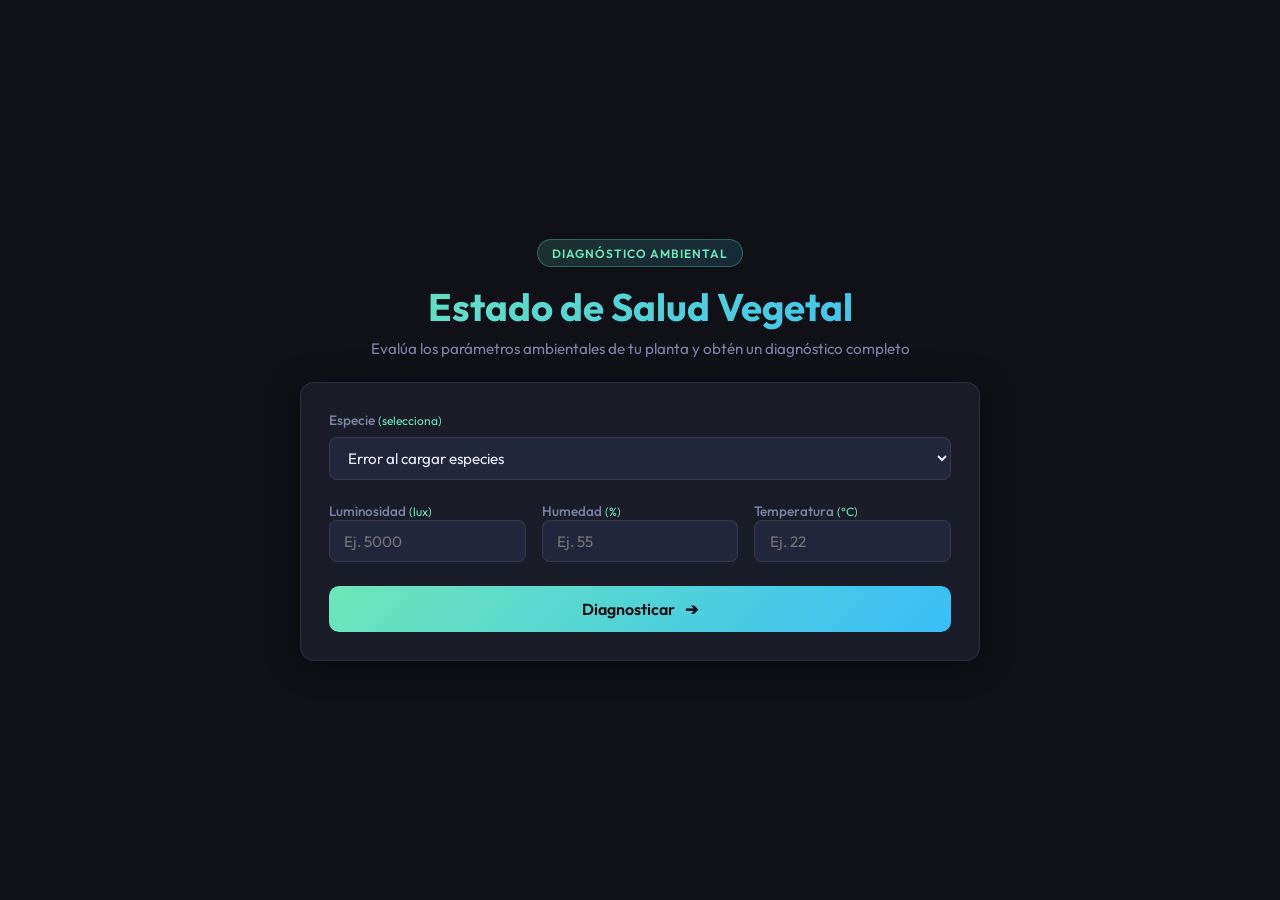
==== Vista/index.html @ f1c47623 "refactor: reestructurar a carpetas raiz Controlador, Modelo, Vista y tests" ====
<!DOCTYPE html>
<html lang="es">

<head>
    <meta charset="UTF-8">
    <meta name="viewport" content="width=device-width, initial-scale=1.0">
    <title>Diagnóstico de Salud Vegetal</title>
    <meta name="description" content="Sistema de diagnóstico del estado de salud de plantas basado en parámetros ambientales.">
    <link rel="preconnect" href="https://fonts.googleapis.com">
    <link rel="preconnect" href="https://fonts.gstatic.com" crossorigin>
    <link href="https://fonts.googleapis.com/css2?family=Outfit:wght@300;400;500;600;700&display=swap" rel="stylesheet">
    <link rel="stylesheet" href="styles.css">
</head>

<body>
    <div class="container">
        <div class="header">
            <div class="badge">Diagnóstico Ambiental</div>
            <h1>Estado de Salud Vegetal</h1>
            <p class="subtitle">Evalúa los parámetros ambientales de tu planta y obtén un diagnóstico completo</p>
        </div>

        <form id="evaluarForm" novalidate>
            <!-- Especie: se puebla dinámicamente desde GET /api/especies (RF5) -->
            <div class="form-group">
                <label for="especie">Especie <span class="unit-tag">(selecciona)</span></label>
                <select id="especie" name="especie" required>
                    <option value="" disabled selected>Cargando especies…</option>
                </select>
            </div>

            <!-- Parámetros ambientales (RF1) -->
            <div class="form-group">
                <div class="inputs-grid">
                    <div>
                        <label for="luminosidad">Luminosidad <span class="unit-tag">(lux)</span></label>
                        <input type="number" step="any" id="luminosidad" name="luminosidad"
                            placeholder="Ej. 5000" min="0" required>
                    </div>
                    <div>
                        <label for="humedad">Humedad <span class="unit-tag">(%)</span></label>
                        <input type="number" step="any" id="humedad" name="humedad"
                            placeholder="Ej. 55" min="0" max="100" required>
                    </div>
                    <div>
                        <label for="temperatura">Temperatura <span class="unit-tag">(°C)</span></label>
                        <input type="number" step="any" id="temperatura" name="temperatura"
                            placeholder="Ej. 22" required>
                    </div>
                </div>
            </div>

            <!-- Rangos de la especie seleccionada (referencia interactiva) -->
            <div class="rangos-info" id="rangosInfo" style="display:none;">
                <strong>Rangos óptimos para <span id="rangosNombre"></span>:</strong>
                <span id="rangosTexto"></span>
            </div>

            <button type="submit" class="submit-btn" id="btnEvaluar">
                <span>Diagnosticar</span>
                <span>➔</span>
            </button>
        </form>

        <!-- Resultado del diagnóstico (RF2, RF3, RF4) -->
        <div class="result-card" id="resultCard" style="display:none;">
            <div class="estado-header">
                <div class="estado-label">Estado global</div>
                <div class="estado-badge" id="estadoBadge">--</div>
            </div>
            <div class="parametros-grid" id="parametrosGrid"></div>
        </div>

        <!-- Mensaje de error estructurado (RF6) -->
        <div class="error-card" id="errorCard" style="display:none;">
            <strong id="errorCodigo"></strong>
            <p id="errorMensaje"></p>
        </div>
    </div>

    <!-- Script del cliente ubicado en Controlador/controlador.js (RA2) -->
    <script src="../Controlador/controlador.js"></script>
</body>

</html>
---- Vista/styles.css ----
/* ===== Variables ===== */
:root {
    --bg: #0f1117;
    --surface: #1a1d27;
    --surface-2: #22263a;
    --border: rgba(255, 255, 255, 0.08);
    --accent: #6ee7b7;
    --accent-2: #38bdf8;
    --text: #e8eaf6;
    --text-muted: #7b83a6;
    --green: #10b981;
    --yellow: #f59e0b;
    --red: #ef4444;
    --radius: 14px;
    --shadow: 0 4px 32px rgba(0,0,0,0.4);
}

* { box-sizing: border-box; margin: 0; padding: 0; }

body {
    font-family: 'Outfit', sans-serif;
    background: var(--bg);
    color: var(--text);
    min-height: 100vh;
    display: flex;
    align-items: center;
    justify-content: center;
    padding: 2rem 1rem;
}

.container {
    width: 100%;
    max-width: 680px;
    display: flex;
    flex-direction: column;
    gap: 1.5rem;
}

/* ===== Header ===== */
.header { text-align: center; }

.badge {
    display: inline-block;
    background: linear-gradient(135deg, rgba(110,231,183,.15), rgba(56,189,248,.15));
    border: 1px solid rgba(110,231,183,.3);
    color: var(--accent);
    font-size: .75rem;
    font-weight: 600;
    letter-spacing: .08em;
    text-transform: uppercase;
    padding: .35rem .9rem;
    border-radius: 999px;
    margin-bottom: 1rem;
}

h1 {
    font-size: clamp(1.6rem, 4vw, 2.4rem);
    font-weight: 700;
    background: linear-gradient(135deg, var(--accent), var(--accent-2));
    -webkit-background-clip: text;
    -webkit-text-fill-color: transparent;
    background-clip: text;
    margin-bottom: .5rem;
}

.subtitle { color: var(--text-muted); font-size: .95rem; }

/* ===== Form ===== */
form {
    background: var(--surface);
    border: 1px solid var(--border);
    border-radius: var(--radius);
    padding: 1.75rem;
    display: flex;
    flex-direction: column;
    gap: 1.25rem;
    box-shadow: var(--shadow);
}

.form-group { display: flex; flex-direction: column; gap: .45rem; }

label {
    font-size: .85rem;
    font-weight: 500;
    color: var(--text-muted);
}

.unit-tag {
    font-size: .75rem;
    color: var(--accent);
    font-weight: 400;
}

select, input[type="number"] {
    background: var(--surface-2);
    border: 1px solid var(--border);
    border-radius: 8px;
    color: var(--text);
    font-family: 'Outfit', sans-serif;
    font-size: .95rem;
    padding: .65rem .9rem;
    width: 100%;
    outline: none;
    transition: border-color .2s;
}

select:focus, input[type="number"]:focus {
    border-color: var(--accent);
}

select option { background: var(--surface-2); }

.inputs-grid {
    display: grid;
    grid-template-columns: repeat(3, 1fr);
    gap: 1rem;
}

@media (max-width: 480px) {
    .inputs-grid { grid-template-columns: 1fr; }
}

/* Rangos informativos */
.rangos-info {
    background: rgba(56,189,248,.07);
    border: 1px solid rgba(56,189,248,.2);
    border-radius: 8px;
    padding: .65rem .9rem;
    font-size: .8rem;
    color: var(--text-muted);
    line-height: 1.6;
}

/* ===== Submit button ===== */
.submit-btn {
    display: flex;
    align-items: center;
    justify-content: center;
    gap: .6rem;
    background: linear-gradient(135deg, var(--accent), var(--accent-2));
    color: #0f1117;
    font-family: 'Outfit', sans-serif;
    font-size: 1rem;
    font-weight: 600;
    border: none;
    border-radius: 10px;
    padding: .8rem 1.5rem;
    cursor: pointer;
    transition: opacity .2s, transform .15s;
    margin-top: .25rem;
}

.submit-btn:hover { opacity: .9; transform: translateY(-1px); }
.submit-btn:active { transform: translateY(0); }
.submit-btn:disabled { opacity: .5; cursor: not-allowed; }

/* ===== Result card ===== */
.result-card {
    background: var(--surface);
    border: 1px solid var(--border);
    border-radius: var(--radius);
    padding: 1.75rem;
    box-shadow: var(--shadow);
    display: flex;
    flex-direction: column;
    gap: 1.25rem;
    animation: fadeIn .3s ease;
}

.estado-header { display: flex; align-items: center; gap: 1rem; flex-wrap: wrap; }
.estado-label { color: var(--text-muted); font-size: .85rem; font-weight: 500; }

.estado-badge {
    font-size: 1.1rem;
    font-weight: 700;
    padding: .4rem 1.1rem;
    border-radius: 999px;
    border: 1px solid transparent;
    letter-spacing: .04em;
}

.estado-saludable { background: rgba(16,185,129,.15); color: var(--green); border-color: rgba(16,185,129,.3); }
.estado-en_riesgo { background: rgba(245,158,11,.15); color: var(--yellow); border-color: rgba(245,158,11,.3); }
.estado-critico   { background: rgba(239,68,68,.15);  color: var(--red);   border-color: rgba(239,68,68,.3); }

/* Parámetros individuales */
.parametros-grid {
    display: flex;
    flex-direction: column;
    gap: .7rem;
}

.param-row {
    display: grid;
    grid-template-columns: 130px 80px 80px 1fr;
    align-items: center;
    gap: .75rem;
    background: var(--surface-2);
    border-radius: 8px;
    padding: .6rem .9rem;
    font-size: .88rem;
}

@media (max-width: 520px) {
    .param-row { grid-template-columns: 1fr 1fr; grid-template-rows: auto auto; }
    .param-reco { grid-column: 1 / -1; }
}

.param-nombre { font-weight: 600; text-transform: capitalize; }
.param-valor  { color: var(--text-muted); }

.param-cls {
    font-size: .78rem;
    font-weight: 700;
    padding: .2rem .6rem;
    border-radius: 6px;
    text-align: center;
}

.cls-optimo { background: rgba(16,185,129,.15); color: var(--green); }
.cls-bajo   { background: rgba(56,189,248,.15);  color: var(--accent-2); }
.cls-alto   { background: rgba(245,158,11,.15);  color: var(--yellow); }

.param-reco { font-size: .8rem; color: var(--text-muted); font-style: italic; }

/* ===== Error card ===== */
.error-card {
    background: rgba(239,68,68,.08);
    border: 1px solid rgba(239,68,68,.25);
    border-radius: var(--radius);
    padding: 1.25rem 1.5rem;
    animation: fadeIn .3s ease;
}

.error-card strong { color: var(--red); font-size: .85rem; text-transform: uppercase; letter-spacing: .05em; }
.error-card p { margin-top: .3rem; color: var(--text-muted); font-size: .9rem; }

@keyframes fadeIn {
    from { opacity: 0; transform: translateY(8px); }
    to   { opacity: 1; transform: translateY(0); }
}
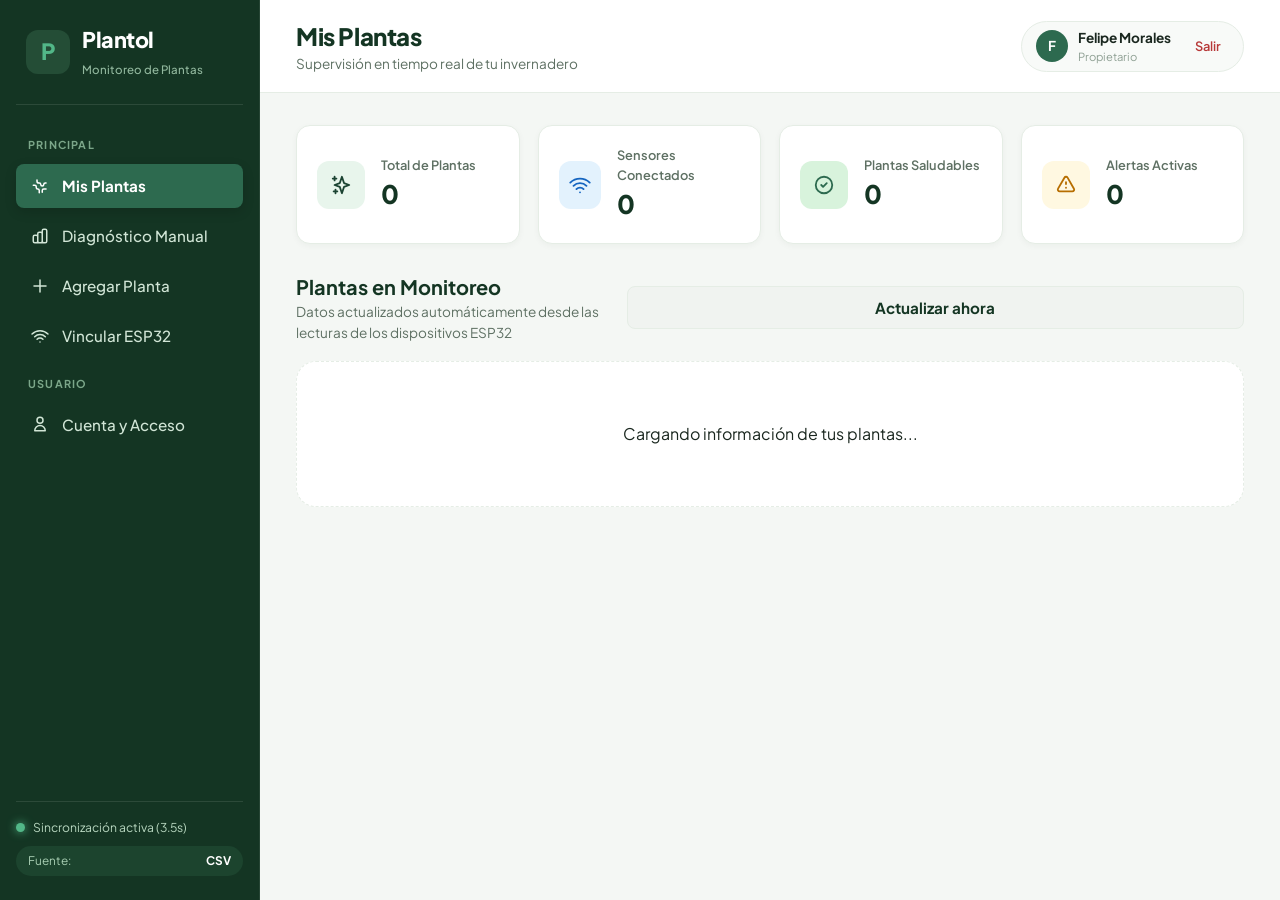
==== commit 3615fb8c: "Cambios finales fase 2 Felipe" ====
--- a/Vista/index.html
+++ b/Vista/index.html
@@ -1,85 +1,414 @@
 <!DOCTYPE html>
 <html lang="es">
-
 <head>
-    <meta charset="UTF-8">
-    <meta name="viewport" content="width=device-width, initial-scale=1.0">
-    <title>Diagnóstico de Salud Vegetal</title>
-    <meta name="description" content="Sistema de diagnóstico del estado de salud de plantas basado en parámetros ambientales.">
-    <link rel="preconnect" href="https://fonts.googleapis.com">
-    <link rel="preconnect" href="https://fonts.gstatic.com" crossorigin>
-    <link href="https://fonts.googleapis.com/css2?family=Outfit:wght@300;400;500;600;700&display=swap" rel="stylesheet">
-    <link rel="stylesheet" href="styles.css">
+  <meta charset="UTF-8">
+  <meta name="viewport" content="width=device-width, initial-scale=1.0">
+  <title>Plantol — Monitoreo Inteligente de Plantas</title>
+  <meta name="description" content="Sistema de monitoreo ambiental y diagnóstico de salud vegetal con arquitectura hexagonal.">
+  <link rel="preconnect" href="https://fonts.googleapis.com">
+  <link rel="preconnect" href="https://fonts.gstatic.com" crossorigin>
+  <link href="https://fonts.googleapis.com/css2?family=Plus+Jakarta+Sans:wght@400;500;600;700;800&display=swap" rel="stylesheet">
+  <link rel="stylesheet" href="styles.css">
 </head>
-
 <body>
-    <div class="container">
-        <div class="header">
-            <div class="badge">Diagnóstico Ambiental</div>
-            <h1>Estado de Salud Vegetal</h1>
-            <p class="subtitle">Evalúa los parámetros ambientales de tu planta y obtén un diagnóstico completo</p>
-        </div>
-
-        <form id="evaluarForm" novalidate>
-            <!-- Especie: se puebla dinámicamente desde GET /api/especies (RF5) -->
-            <div class="form-group">
-                <label for="especie">Especie <span class="unit-tag">(selecciona)</span></label>
-                <select id="especie" name="especie" required>
-                    <option value="" disabled selected>Cargando especies…</option>
-                </select>
-            </div>
-
-            <!-- Parámetros ambientales (RF1) -->
-            <div class="form-group">
-                <div class="inputs-grid">
-                    <div>
-                        <label for="luminosidad">Luminosidad <span class="unit-tag">(lux)</span></label>
-                        <input type="number" step="any" id="luminosidad" name="luminosidad"
-                            placeholder="Ej. 5000" min="0" required>
-                    </div>
-                    <div>
-                        <label for="humedad">Humedad <span class="unit-tag">(%)</span></label>
-                        <input type="number" step="any" id="humedad" name="humedad"
-                            placeholder="Ej. 55" min="0" max="100" required>
-                    </div>
-                    <div>
-                        <label for="temperatura">Temperatura <span class="unit-tag">(°C)</span></label>
-                        <input type="number" step="any" id="temperatura" name="temperatura"
-                            placeholder="Ej. 22" required>
-                    </div>
-                </div>
-            </div>
-
-            <!-- Rangos de la especie seleccionada (referencia interactiva) -->
-            <div class="rangos-info" id="rangosInfo" style="display:none;">
-                <strong>Rangos óptimos para <span id="rangosNombre"></span>:</strong>
-                <span id="rangosTexto"></span>
-            </div>
-
-            <button type="submit" class="submit-btn" id="btnEvaluar">
-                <span>Diagnosticar</span>
-                <span>➔</span>
-            </button>
-        </form>
-
-        <!-- Resultado del diagnóstico (RF2, RF3, RF4) -->
-        <div class="result-card" id="resultCard" style="display:none;">
-            <div class="estado-header">
-                <div class="estado-label">Estado global</div>
-                <div class="estado-badge" id="estadoBadge">--</div>
-            </div>
-            <div class="parametros-grid" id="parametrosGrid"></div>
-        </div>
-
-        <!-- Mensaje de error estructurado (RF6) -->
-        <div class="error-card" id="errorCard" style="display:none;">
-            <strong id="errorCodigo"></strong>
-            <p id="errorMensaje"></p>
-        </div>
+  <div class="app-container">
+    <!-- Barra Lateral de Navegación -->
+    <aside class="sidebar">
+      <div class="sidebar-header">
+        <div class="logo-mark">P</div>
+        <div class="logo-text">
+          <h1>Plantol</h1>
+          <span class="logo-sub">Monitoreo de Plantas</span>
+        </div>
+      </div>
+
+      <nav class="nav-menu">
+        <div class="nav-section-title">PRINCIPAL</div>
+        <button class="nav-item active" data-page="dashboard" onclick="navegar('dashboard')">
+          <span class="nav-icon"><svg xmlns="http://www.w3.org/2000/svg" width="16" height="16" fill="none" viewBox="0 0 24 24" stroke="currentColor" stroke-width="2"><path stroke-linecap="round" stroke-linejoin="round" d="M3.055 11H5a2 2 0 012 2v1a2 2 0 002 2 2 2 0 012 2v2.945M8 3.935V5.5A2.5 2.5 0 0010.5 8h.5a2 2 0 012 2 2 2 0 104 0 2 2 0 012-2h1.064M15 20.488V18a2 2 0 012-2h3.064"/></svg></span>
+          <span>Mis Plantas</span>
+        </button>
+        <button class="nav-item" data-page="diagnostico" onclick="navegar('diagnostico')">
+          <span class="nav-icon"><svg xmlns="http://www.w3.org/2000/svg" width="16" height="16" fill="none" viewBox="0 0 24 24" stroke="currentColor" stroke-width="2"><path stroke-linecap="round" stroke-linejoin="round" d="M9 19v-6a2 2 0 00-2-2H5a2 2 0 00-2 2v6a2 2 0 002 2h2a2 2 0 002-2zm0 0V9a2 2 0 012-2h2a2 2 0 012 2v10m-6 0a2 2 0 002 2h2a2 2 0 002-2m0 0V5a2 2 0 012-2h2a2 2 0 012 2v14a2 2 0 01-2 2h-2a2 2 0 01-2-2z"/></svg></span>
+          <span>Diagnóstico Manual</span>
+        </button>
+        <button class="nav-item" data-page="nueva-planta" onclick="navegar('nueva-planta')">
+          <span class="nav-icon"><svg xmlns="http://www.w3.org/2000/svg" width="16" height="16" fill="none" viewBox="0 0 24 24" stroke="currentColor" stroke-width="2"><path stroke-linecap="round" stroke-linejoin="round" d="M12 4v16m8-8H4"/></svg></span>
+          <span>Agregar Planta</span>
+        </button>
+        <button class="nav-item" data-page="vincular" onclick="navegar('vincular')">
+          <span class="nav-icon"><svg xmlns="http://www.w3.org/2000/svg" width="16" height="16" fill="none" viewBox="0 0 24 24" stroke="currentColor" stroke-width="2"><path stroke-linecap="round" stroke-linejoin="round" d="M8.111 16.404a5.5 5.5 0 017.778 0M12 20h.01m-7.08-7.071c3.904-3.905 10.236-3.905 14.141 0M1.394 9.393c5.857-5.857 15.355-5.857 21.213 0"/></svg></span>
+          <span>Vincular ESP32</span>
+        </button>
+
+        <div class="nav-section-title">USUARIO</div>
+        <button class="nav-item" data-page="cuenta" onclick="navegar('cuenta')">
+          <span class="nav-icon"><svg xmlns="http://www.w3.org/2000/svg" width="16" height="16" fill="none" viewBox="0 0 24 24" stroke="currentColor" stroke-width="2"><path stroke-linecap="round" stroke-linejoin="round" d="M16 7a4 4 0 11-8 0 4 4 0 018 0zM12 14a7 7 0 00-7 7h14a7 7 0 00-7-7z"/></svg></span>
+          <span>Cuenta y Acceso</span>
+        </button>
+      </nav>
+
+      <div class="sidebar-footer">
+        <div class="connection-status">
+          <span class="status-dot live" id="liveDot"></span>
+          <span id="liveText">Sincronización activa (3.5s)</span>
+        </div>
+        <div class="reference-badge" id="sourceBadge">
+          <span>Fuente:</span> <strong id="sourceName">CSV</strong>
+        </div>
+      </div>
+    </aside>
+
+    <!-- Área Principal de Contenido -->
+    <main class="main-content">
+      <!-- Barra Superior -->
+      <header class="topbar">
+        <div class="topbar-left">
+          <h2 id="pageTitle">Mis Plantas</h2>
+          <p class="breadcrumb" id="pageSubtitle">Supervisión en tiempo real de tu invernadero</p>
+        </div>
+
+        <div class="topbar-right">
+          <div class="user-chip" id="userChip">
+            <span class="user-avatar" id="userInitial">F</span>
+            <div class="user-info">
+              <span class="user-name" id="userNameDisplay">Felipe Morales</span>
+              <span class="user-role" id="userRoleDisplay">Propietario</span>
+            </div>
+            <button class="btn-logout" title="Cerrar sesión" onclick="cerrarSesion()">Salir</button>
+          </div>
+        </div>
+      </header>
+
+      <!-- SECCIÓN 1: MIS PLANTAS (DASHBOARD) -->
+      <section id="page-dashboard" class="page-section active">
+        <!-- Tarjetas de Métricas Globales -->
+        <div class="metrics-grid">
+          <div class="metric-card">
+            <div class="metric-icon green"><svg xmlns="http://www.w3.org/2000/svg" width="20" height="20" fill="none" viewBox="0 0 24 24" stroke="currentColor" stroke-width="2"><path stroke-linecap="round" stroke-linejoin="round" d="M5 3v4M3 5h4M6 17v4m-2-2h4m5-16l2.286 6.857L21 12l-5.714 2.143L13 21l-2.286-6.857L5 12l5.714-2.143L13 3z"/></svg></div>
+            <div class="metric-body">
+              <span class="metric-label">Total de Plantas</span>
+              <strong class="metric-value" id="statTotalPlantas">0</strong>
+            </div>
+          </div>
+          <div class="metric-card">
+            <div class="metric-icon blue"><svg xmlns="http://www.w3.org/2000/svg" width="20" height="20" fill="none" viewBox="0 0 24 24" stroke="currentColor" stroke-width="2"><path stroke-linecap="round" stroke-linejoin="round" d="M8.111 16.404a5.5 5.5 0 017.778 0M12 20h.01m-7.08-7.071c3.904-3.905 10.236-3.905 14.141 0M1.394 9.393c5.857-5.857 15.355-5.857 21.213 0"/></svg></div>
+            <div class="metric-body">
+              <span class="metric-label">Sensores Conectados</span>
+              <strong class="metric-value" id="statSensores">0</strong>
+            </div>
+          </div>
+          <div class="metric-card">
+            <div class="metric-icon emerald"><svg xmlns="http://www.w3.org/2000/svg" width="20" height="20" fill="none" viewBox="0 0 24 24" stroke="currentColor" stroke-width="2"><path stroke-linecap="round" stroke-linejoin="round" d="M9 12l2 2 4-4m6 2a9 9 0 11-18 0 9 9 0 0118 0z"/></svg></div>
+            <div class="metric-body">
+              <span class="metric-label">Plantas Saludables</span>
+              <strong class="metric-value" id="statSaludables">0</strong>
+            </div>
+          </div>
+          <div class="metric-card">
+            <div class="metric-icon amber"><svg xmlns="http://www.w3.org/2000/svg" width="20" height="20" fill="none" viewBox="0 0 24 24" stroke="currentColor" stroke-width="2"><path stroke-linecap="round" stroke-linejoin="round" d="M12 9v2m0 4h.01m-6.938 4h13.856c1.54 0 2.502-1.667 1.732-3L13.732 4c-.77-1.333-2.694-1.333-3.464 0L3.34 16c-.77 1.333.192 3 1.732 3z"/></svg></div>
+            <div class="metric-body">
+              <span class="metric-label">Alertas Activas</span>
+              <strong class="metric-value" id="statAlertas">0</strong>
+            </div>
+          </div>
+        </div>
+
+        <!-- Alertas Ambientales -->
+        <div id="alertsContainer" class="alerts-container" style="display: none;"></div>
+
+        <!-- Listado de Tarjetas de Plantas -->
+        <div class="section-header">
+          <div>
+            <h3>Plantas en Monitoreo</h3>
+            <p>Datos actualizados automáticamente desde las lecturas de los dispositivos ESP32</p>
+          </div>
+          <button class="btn btn-secondary" onclick="sincronizarDashboard()">
+            Actualizar ahora
+          </button>
+        </div>
+
+        <div id="plantsGrid" class="plants-grid">
+          <div class="empty-state">
+            <span class="empty-icon"></span>
+            <p>Cargando información de tus plantas...</p>
+          </div>
+        </div>
+      </section>
+
+      <!-- SECCIÓN 2: DIAGNÓSTICO MANUAL (REQUISITO R1) -->
+      <section id="page-diagnostico" class="page-section">
+        <div class="card-form-container">
+          <div class="card">
+            <div class="card-header">
+              <h3>Diagnóstico Ambiental Manual</h3>
+              <p>Evalúa el estado de salud de cualquier especie ingresando mediciones ambientales.</p>
+            </div>
+            <div class="card-body">
+              <form id="formDiagnosticoManual" onsubmit="ejecutarDiagnosticoManual(event)">
+                <div class="form-group">
+                  <label for="selectEspecieManual">Especie de planta</label>
+                  <select id="selectEspecieManual" required onchange="actualizarRangosEspecie()">
+                    <option value="">Selecciona una especie...</option>
+                  </select>
+                </div>
+
+                <!-- Resumen de rangos de referencia de la especie seleccionada -->
+                <div id="boxRangosReferencia" class="reference-box" style="display: none;">
+                  <span class="ref-title">Rangos óptimos según tabla de referencia:</span>
+                  <div class="ref-items">
+                    <span id="refLux">Luz: --</span>
+                    <span id="refHum">Humedad: --</span>
+                    <span id="refTemp">Temperatura: --</span>
+                  </div>
+                </div>
+
+                <div class="form-row">
+                  <div class="form-group">
+                    <label for="inputLuxManual">Luminosidad (lux)</label>
+                    <input type="number" id="inputLuxManual" step="any" placeholder="Ej: 8000" required>
+                  </div>
+                  <div class="form-group">
+                    <label for="inputHumManual">Humedad del sustrato (%)</label>
+                    <input type="number" id="inputHumManual" step="any" min="0" max="100" placeholder="Ej: 25" required>
+                  </div>
+                  <div class="form-group">
+                    <label for="inputTempManual">Temperatura (°C)</label>
+                    <input type="number" id="inputTempManual" step="any" placeholder="Ej: 24" required>
+                  </div>
+                </div>
+
+                <div class="form-actions">
+                  <button type="submit" class="btn btn-primary">
+                    Evaluar Estado de la Planta
+                  </button>
+                </div>
+              </form>
+            </div>
+          </div>
+
+          <!-- Resultado del Diagnóstico Manual -->
+          <div id="resultadoDiagnosticoCard" class="card result-card" style="display: none;">
+            <div class="card-header">
+              <h3>Resultado del Diagnóstico</h3>
+              <span id="resultadoBadgeGlobal" class="badge">SALUDABLE</span>
+            </div>
+            <div class="card-body">
+              <p id="resultadoEspecieText" class="text-muted"></p>
+              <div id="resultadoParametrosList" class="parameters-result-list"></div>
+            </div>
+          </div>
+        </div>
+      </section>
+
+      <!-- SECCIÓN 3: AGREGAR PLANTA -->
+      <section id="page-nueva-planta" class="page-section">
+        <div class="card-form-container single-column">
+          <div class="card">
+            <div class="card-header">
+              <h3>Registrar Nueva Planta</h3>
+              <p>Agrega una nueva planta a tu colección personal y asígnale un sensor ESP32 si dispones de uno.</p>
+            </div>
+            <div class="card-body">
+              <form id="formNuevaPlanta" onsubmit="crearPlanta(event)">
+                <div class="form-group">
+                  <label for="inputNombrePlanta">Nombre personalizado</label>
+                  <input type="text" id="inputNombrePlanta" placeholder="Ej: Bonsái de la oficina" required>
+                </div>
+
+                <div class="form-group">
+                  <label for="selectEspeciePlanta">Especie</label>
+                  <select id="selectEspeciePlanta" required>
+                    <option value="">Selecciona una especie...</option>
+                  </select>
+                </div>
+
+                <div class="form-group">
+                  <label for="inputUbicacionPlanta">Ubicación física</label>
+                  <input type="text" id="inputUbicacionPlanta" placeholder="Ej: SALA · VENTANA ORIENTAL">
+                </div>
+
+                <div class="form-group">
+                  <label for="selectDispositivoPlanta">Dispositivo ESP32 (Opcional)</label>
+                  <select id="selectDispositivoPlanta">
+                    <option value="">Sin dispositivo vinculado por ahora</option>
+                  </select>
+                  <small class="form-help">Podrás vincular o cambiar el sensor en cualquier momento.</small>
+                </div>
+
+                <div class="form-actions">
+                  <button type="submit" class="btn btn-primary">Registrar Planta</button>
+                </div>
+              </form>
+            </div>
+          </div>
+        </div>
+      </section>
+
+      <!-- SECCIÓN 4: VINCULAR DISPOSITIVO ESP32 -->
+      <section id="page-vincular" class="page-section">
+        <div class="card-form-container">
+          <div class="card">
+            <div class="card-header">
+              <h3>Vincular Sensor ESP32 a una Planta</h3>
+              <p>Establece una relación segura entre un hardware ESP32 y tu planta mediante código temporal.</p>
+            </div>
+            <div class="card-body">
+              <form id="formVincular" onsubmit="vincularDispositivo(event)">
+                <div class="form-group">
+                  <label for="selectPlantaVincular">Selecciona tu Planta</label>
+                  <select id="selectPlantaVincular" required>
+                    <option value="">Cargando tus plantas...</option>
+                  </select>
+                </div>
+
+                <div class="form-group">
+                  <label for="inputDispositivoIdVincular">Identificador de Dispositivo (ESP32 ID)</label>
+                  <input type="text" id="inputDispositivoIdVincular" placeholder="Ej: ESP32-A7F9" required>
+                </div>
+
+                <div class="form-group">
+                  <label for="inputCodigoVinculacion">Código temporal de vinculación</label>
+                  <input type="text" id="inputCodigoVinculacion" placeholder="Ej: ABC123" required>
+                  <small class="form-help">Ingresa el código temporal emitido por el dispositivo o admin.</small>
+                </div>
+
+                <div class="form-actions">
+                  <button type="submit" class="btn btn-primary">Vincular Dispositivo</button>
+                </div>
+              </form>
+            </div>
+          </div>
+
+          <!-- Generador de Código para Pruebas -->
+          <div class="card">
+            <div class="card-header">
+              <h3>Generador de Código Temporal</h3>
+              <p>Utilidad para generar un código temporal de vinculación para pruebas académicas.</p>
+            </div>
+            <div class="card-body">
+              <div class="form-group">
+                <label for="inputGenDevId">ID del ESP32 a autorizar</label>
+                <input type="text" id="inputGenDevId" placeholder="Ej: ESP32-6D30" value="ESP32-6D30">
+              </div>
+              <button type="button" class="btn btn-secondary" onclick="generarCodigoPrueba()">
+                Generar Código de Vinculación
+              </button>
+              <div id="boxCodigoGenerado" class="code-box" style="display: none;">
+                <span class="code-label">Código generado (válido por 1 uso):</span>
+                <strong class="code-value" id="valCodigoGenerado">------</strong>
+              </div>
+            </div>
+          </div>
+        </div>
+      </section>
+
+      <!-- SECCIÓN 5: CUENTA Y AUTENTICACIÓN (R7) -->
+      <section id="page-cuenta" class="page-section">
+        <div class="card-form-container">
+          <!-- Sesión actual / Usuario activo -->
+          <div class="card">
+            <div class="card-header">
+              <h3>Sesión Activa</h3>
+              <p>Información de identidad y token JWT de usuario.</p>
+            </div>
+            <div class="card-body">
+              <div class="user-profile-view">
+                <div class="profile-row">
+                  <span class="profile-label">Nombre:</span>
+                  <strong class="profile-val" id="profileNombre">--</strong>
+                </div>
+                <div class="profile-row">
+                  <span class="profile-label">Usuario:</span>
+                  <span class="profile-val" id="profileUsername">--</span>
+                </div>
+                <div class="profile-row">
+                  <span class="profile-label">ID de Usuario:</span>
+                  <span class="profile-val" id="profileId">--</span>
+                </div>
+                <div class="profile-row">
+                  <span class="profile-label">Alcance (Scope):</span>
+                  <span class="badge badge-scope">usuario</span>
+                </div>
+              </div>
+
+              <div class="token-container">
+                <label>Token JWT Actual:</label>
+                <textarea id="tokenTextarea" readonly rows="3" class="token-box"></textarea>
+                <button class="btn btn-secondary btn-sm" onclick="copiarToken()">Copiar Token</button>
+              </div>
+            </div>
+          </div>
+
+          <!-- Iniciar Sesión o Registrarse con otro usuario -->
+          <div class="card">
+            <div class="card-header">
+              <h3>Cambiar de Usuario o Registrarse</h3>
+              <p>Prueba la regla de dominio: "un usuario solo ve sus propias plantas".</p>
+            </div>
+            <div class="card-body">
+              <form id="formAuth" onsubmit="iniciarSesion(event)">
+                <div class="form-group">
+                  <label for="inputAuthUser">Nombre de usuario</label>
+                  <input type="text" id="inputAuthUser" placeholder="felipe o carlos" required>
+                </div>
+                <div class="form-group">
+                  <label for="inputAuthPass">Contraseña</label>
+                  <input type="password" id="inputAuthPass" placeholder="plantol123" required>
+                </div>
+
+                <div class="form-actions two-buttons">
+                  <button type="submit" class="btn btn-primary">Iniciar Sesión</button>
+                  <button type="button" class="btn btn-secondary" onclick="registrarNuevoUsuario()">Registrar Nuevo</button>
+                </div>
+              </form>
+            </div>
+          </div>
+        </div>
+      </section>
+    </main>
+  </div>
+
+  <!-- MODAL DE HISTORIAL DE LECTURAS (REQUISITO R5) -->
+  <div id="modalHistorial" class="modal-backdrop" style="display: none;" onclick="cerrarModalHistorial(event)">
+    <div class="modal-dialog" onclick="event.stopPropagation()">
+      <div class="modal-header">
+        <div>
+          <h3 id="modalHistorialTitulo">Historial de Lecturas</h3>
+          <p id="modalHistorialSub">Telemetría registrada en base de datos SQLite</p>
+        </div>
+        <button class="modal-close" onclick="cerrarModalHistorial()">&times;</button>
+      </div>
+      <div class="modal-body">
+        <div class="table-responsive">
+          <table class="history-table">
+            <thead>
+              <tr>
+                <th>Fecha y Hora</th>
+                <th>Luminosidad</th>
+                <th>Humedad</th>
+                <th>Temperatura</th>
+                <th>Estado</th>
+              </tr>
+            </thead>
+            <tbody id="modalHistorialBody">
+              <tr>
+                <td colspan="5" class="text-center">Cargando mediciones...</td>
+              </tr>
+            </tbody>
+          </table>
+        </div>
+      </div>
+      <div class="modal-footer">
+        <button class="btn btn-secondary" onclick="cerrarModalHistorial()">Cerrar</button>
+      </div>
     </div>
-
-    <!-- Script del cliente ubicado en Controlador/controlador.js (RA2) -->
-    <script src="../Controlador/controlador.js"></script>
+  </div>
+
+  <!-- TOAST NOTIFICACIONES -->
+  <div id="toastContainer" class="toast-container"></div>
+
+  <!-- SCRIPT ASÍNCRONO DEL FRONTEND -->
+  <script src="app.js" defer></script>
 </body>
-
 </html>
--- a/Vista/styles.css
+++ b/Vista/styles.css
@@ -1,241 +1,1106 @@
-/* ===== Variables ===== */
+/* ==========================================================================
+   Plantol — Sistema de Diseño Botánico y Moderno (CSS)
+   ========================================================================== */
+
 :root {
-    --bg: #0f1117;
-    --surface: #1a1d27;
-    --surface-2: #22263a;
-    --border: rgba(255, 255, 255, 0.08);
-    --accent: #6ee7b7;
-    --accent-2: #38bdf8;
-    --text: #e8eaf6;
-    --text-muted: #7b83a6;
-    --green: #10b981;
-    --yellow: #f59e0b;
-    --red: #ef4444;
-    --radius: 14px;
-    --shadow: 0 4px 32px rgba(0,0,0,0.4);
-}
-
-* { box-sizing: border-box; margin: 0; padding: 0; }
+  /* Paleta Botánica */
+  --bg-app: #f4f7f4;
+  --bg-card: #ffffff;
+  --bg-card-subtle: #f8faf8;
+  --border-light: #e5ede5;
+  --border-focus: #52b788;
+
+  /* Verdes del bosque */
+  --forest-dark: #143523;
+  --forest-main: #1b4332;
+  --forest-leaf: #2d6a4f;
+  --forest-bright: #40916c;
+  --forest-accent: #52b788;
+  --forest-pale: #e8f5ec;
+
+  /* Tipografía y texto */
+  --text-main: #1a271f;
+  --text-muted: #5e7063;
+  --text-light: #8fa094;
+
+  /* Estados de salud vegetal */
+  --health-good-bg: #e8f5e9;
+  --health-good-text: #1b5e20;
+  --health-good-border: #c8e6c9;
+
+  --health-warn-bg: #fff8e1;
+  --health-warn-text: #b76e00;
+  --health-warn-border: #ffe082;
+
+  --health-crit-bg: #ffebee;
+  --health-crit-text: #b71c1c;
+  --health-crit-border: #ffcdd2;
+
+  --neutral-soft: #f0f3f0;
+  --shadow-sm: 0 2px 6px rgba(20, 53, 35, 0.04);
+  --shadow-md: 0 8px 24px rgba(20, 53, 35, 0.06);
+  --shadow-lg: 0 16px 40px rgba(20, 53, 35, 0.12);
+  --radius-sm: 8px;
+  --radius-md: 14px;
+  --radius-lg: 20px;
+}
+
+* {
+  box-sizing: border-box;
+  margin: 0;
+  padding: 0;
+}
 
 body {
-    font-family: 'Outfit', sans-serif;
-    background: var(--bg);
-    color: var(--text);
-    min-height: 100vh;
-    display: flex;
-    align-items: center;
-    justify-content: center;
-    padding: 2rem 1rem;
-}
-
-.container {
+  font-family: 'Plus Jakarta Sans', system-ui, -apple-system, BlinkMacSystemFont, 'Segoe UI', Roboto, sans-serif;
+  background-color: var(--bg-app);
+  color: var(--text-main);
+  line-height: 1.5;
+  -webkit-font-smoothing: antialiased;
+}
+
+button, input, select, textarea {
+  font-family: inherit;
+  font-size: 0.95rem;
+}
+
+/* ==========================================================================
+   Layout Principal
+   ========================================================================== */
+
+.app-container {
+  display: flex;
+  min-height: 100vh;
+}
+
+/* Barra Lateral (Sidebar) */
+.sidebar {
+  width: 260px;
+  background-color: var(--forest-dark);
+  color: #eaf3ec;
+  display: flex;
+  flex-direction: column;
+  padding: 24px 16px;
+  position: sticky;
+  top: 0;
+  height: 100vh;
+  flex-shrink: 0;
+  border-right: 1px solid rgba(255, 255, 255, 0.08);
+}
+
+.sidebar-header {
+  display: flex;
+  align-items: center;
+  gap: 12px;
+  padding: 0 10px 24px;
+  border-bottom: 1px solid rgba(255, 255, 255, 0.1);
+}
+
+.logo-mark {
+  font-size: 1.4rem;
+  font-weight: 800;
+  color: #52b788;
+  background: #244d36;
+  width: 44px;
+  height: 44px;
+  border-radius: 12px;
+  display: flex;
+  align-items: center;
+  justify-content: center;
+  user-select: none;
+}
+
+.logo-text h1 {
+  font-size: 1.35rem;
+  font-weight: 800;
+  color: #ffffff;
+  letter-spacing: -0.5px;
+}
+
+.logo-sub {
+  font-size: 0.72rem;
+  color: #92b89e;
+  font-weight: 500;
+}
+
+.nav-menu {
+  display: flex;
+  flex-direction: column;
+  gap: 6px;
+  margin-top: 20px;
+  flex-grow: 1;
+}
+
+.nav-section-title {
+  font-size: 0.68rem;
+  font-weight: 700;
+  letter-spacing: 1.2px;
+  color: #7ba689;
+  padding: 12px 12px 4px;
+}
+
+.nav-item {
+  display: flex;
+  align-items: center;
+  gap: 12px;
+  background: transparent;
+  border: 0;
+  color: #d1e5d6;
+  padding: 12px 14px;
+  border-radius: var(--radius-sm);
+  cursor: pointer;
+  text-align: left;
+  font-weight: 500;
+  transition: all 0.2s ease;
+}
+
+.nav-icon {
+  display: inline-flex;
+  align-items: center;
+  justify-content: center;
+  width: 20px;
+  height: 20px;
+  flex-shrink: 0;
+}
+
+.nav-icon svg {
+  width: 18px;
+  height: 18px;
+}
+
+.nav-item:hover {
+  background: rgba(255, 255, 255, 0.08);
+  color: #ffffff;
+}
+
+.nav-item.active {
+  background: var(--forest-leaf);
+  color: #ffffff;
+  font-weight: 700;
+  box-shadow: 0 4px 12px rgba(0, 0, 0, 0.15);
+}
+
+.sidebar-footer {
+  padding-top: 16px;
+  border-top: 1px solid rgba(255, 255, 255, 0.1);
+  display: flex;
+  flex-direction: column;
+  gap: 10px;
+}
+
+.connection-status {
+  display: flex;
+  align-items: center;
+  gap: 8px;
+  font-size: 0.76rem;
+  color: #b7d6bf;
+}
+
+.status-dot {
+  width: 9px;
+  height: 9px;
+  border-radius: 50%;
+  display: inline-block;
+}
+
+.status-dot.live {
+  background: #52b788;
+  box-shadow: 0 0 10px #52b788;
+}
+
+.status-dot.offline {
+  background: #e63946;
+}
+
+.reference-badge {
+  background: #1c442e;
+  padding: 6px 12px;
+  border-radius: 20px;
+  font-size: 0.74rem;
+  color: #a8ceb3;
+  display: flex;
+  justify-content: space-between;
+  align-items: center;
+}
+
+.reference-badge strong {
+  color: #ffffff;
+  text-transform: uppercase;
+}
+
+/* ==========================================================================
+   Contenido Principal & Barra Superior
+   ========================================================================== */
+
+.main-content {
+  flex-grow: 1;
+  display: flex;
+  flex-direction: column;
+  min-width: 0;
+  height: 100vh;
+  overflow-y: auto;
+}
+
+.topbar {
+  background: var(--bg-card);
+  border-bottom: 1px solid var(--border-light);
+  padding: 18px 36px;
+  display: flex;
+  justify-content: space-between;
+  align-items: center;
+  position: sticky;
+  top: 0;
+  z-index: 20;
+}
+
+.topbar-left h2 {
+  font-size: 1.5rem;
+  font-weight: 800;
+  color: var(--forest-dark);
+  letter-spacing: -0.4px;
+}
+
+.breadcrumb {
+  font-size: 0.85rem;
+  color: var(--text-muted);
+}
+
+.topbar-right {
+  display: flex;
+  align-items: center;
+  gap: 14px;
+}
+
+.user-chip {
+  display: flex;
+  align-items: center;
+  gap: 10px;
+  background: var(--bg-card-subtle);
+  border: 1px solid var(--border-light);
+  padding: 6px 14px;
+  border-radius: 40px;
+}
+
+.user-avatar {
+  width: 32px;
+  height: 32px;
+  border-radius: 50%;
+  background: var(--forest-leaf);
+  color: #ffffff;
+  display: flex;
+  align-items: center;
+  justify-content: center;
+  font-weight: 700;
+  font-size: 0.85rem;
+}
+
+.user-info {
+  display: flex;
+  flex-direction: column;
+}
+
+.user-name {
+  font-weight: 700;
+  font-size: 0.85rem;
+}
+
+.user-role {
+  font-size: 0.7rem;
+  color: var(--text-light);
+}
+
+.btn-logout {
+  background: transparent;
+  border: 0;
+  color: #b73838;
+  font-size: 0.8rem;
+  font-weight: 600;
+  cursor: pointer;
+  margin-left: 6px;
+  padding: 4px 8px;
+  border-radius: 6px;
+  transition: background 0.15s;
+}
+
+.btn-logout:hover {
+  background: #ffebeb;
+}
+
+/* ==========================================================================
+   Secciones y Páginas
+   ========================================================================== */
+
+.page-section {
+  display: none;
+  padding: 32px 36px 60px;
+  max-width: 1400px;
+  width: 100%;
+  margin: 0 auto;
+}
+
+.page-section.active {
+  display: block;
+  animation: fadeIn 0.25s ease-in-out;
+}
+
+@keyframes fadeIn {
+  from { opacity: 0; transform: translateY(6px); }
+  to { opacity: 1; transform: translateY(0); }
+}
+
+.section-header {
+  display: flex;
+  justify-content: space-between;
+  align-items: center;
+  margin: 28px 0 18px;
+}
+
+.section-header h3 {
+  font-size: 1.25rem;
+  font-weight: 700;
+  color: var(--forest-dark);
+}
+
+.section-header p {
+  font-size: 0.85rem;
+  color: var(--text-muted);
+}
+
+/* ==========================================================================
+   Tarjetas de Métricas Globales (KPIs)
+   ========================================================================== */
+
+.metrics-grid {
+  display: grid;
+  grid-template-columns: repeat(auto-fit, minmax(220px, 1fr));
+  gap: 18px;
+  margin-bottom: 24px;
+}
+
+.metric-card {
+  background: var(--bg-card);
+  border: 1px solid var(--border-light);
+  border-radius: var(--radius-md);
+  padding: 20px;
+  display: flex;
+  align-items: center;
+  gap: 16px;
+  box-shadow: var(--shadow-sm);
+  transition: transform 0.2s, box-shadow 0.2s;
+}
+
+.metric-card:hover {
+  transform: translateY(-2px);
+  box-shadow: var(--shadow-md);
+}
+
+.metric-icon {
+  width: 48px;
+  height: 48px;
+  border-radius: 12px;
+  display: flex;
+  align-items: center;
+  justify-content: center;
+}
+
+.metric-icon svg {
+  width: 22px;
+  height: 22px;
+}
+
+.metric-icon.green { background: #e8f5ec; color: #1b4332; }
+.metric-icon.blue { background: #e3f2fd; color: #1565c0; }
+.metric-icon.emerald { background: #d8f3dc; color: #2d6a4f; }
+.metric-icon.amber { background: #fff8e1; color: #b76e00; }
+
+.metric-body {
+  display: flex;
+  flex-direction: column;
+}
+
+.metric-label {
+  font-size: 0.8rem;
+  font-weight: 600;
+  color: var(--text-muted);
+}
+
+.metric-value {
+  font-size: 1.6rem;
+  font-weight: 800;
+  color: var(--forest-dark);
+}
+
+/* ==========================================================================
+   Alertas Ambientales
+   ========================================================================== */
+
+.alerts-container {
+  margin-bottom: 24px;
+  display: flex;
+  flex-direction: column;
+  gap: 10px;
+}
+
+.alert-banner {
+  background: #fff8e6;
+  border-left: 5px solid #d97706;
+  border-radius: var(--radius-sm);
+  padding: 14px 18px;
+  display: flex;
+  justify-content: space-between;
+  align-items: center;
+  box-shadow: var(--shadow-sm);
+}
+
+.alert-banner.critical {
+  background: #fef2f2;
+  border-left-color: #dc2626;
+}
+
+.alert-content strong {
+  display: block;
+  font-size: 0.92rem;
+  color: #92400e;
+}
+
+.alert-banner.critical .alert-content strong {
+  color: #991b1b;
+}
+
+.alert-content p {
+  font-size: 0.82rem;
+  color: #78350f;
+  margin-top: 2px;
+}
+
+.alert-banner.critical .alert-content p {
+  color: #7f1d1d;
+}
+
+/* ==========================================================================
+   Grid de Tarjetas de Plantas (Dashboard)
+   ========================================================================== */
+
+.plants-grid {
+  display: grid;
+  grid-template-columns: repeat(auto-fill, minmax(320px, 1fr));
+  gap: 22px;
+}
+
+.plant-card {
+  background: var(--bg-card);
+  border: 1px solid var(--border-light);
+  border-radius: var(--radius-lg);
+  padding: 24px;
+  box-shadow: var(--shadow-sm);
+  display: flex;
+  flex-direction: column;
+  gap: 18px;
+  transition: all 0.25s ease;
+  position: relative;
+}
+
+.plant-card:hover {
+  transform: translateY(-4px);
+  box-shadow: var(--shadow-md);
+  border-color: #c9decb;
+}
+
+.plant-card-top {
+  display: flex;
+  justify-content: space-between;
+  align-items: flex-start;
+  gap: 12px;
+}
+
+.plant-title h4 {
+  font-size: 1.15rem;
+  font-weight: 800;
+  color: var(--forest-dark);
+}
+
+.plant-species {
+  font-size: 0.82rem;
+  color: var(--forest-leaf);
+  font-weight: 600;
+}
+
+.plant-location {
+  font-size: 0.74rem;
+  color: var(--text-light);
+  display: block;
+  margin-top: 2px;
+}
+
+/* Badges de Estado de Salud */
+.badge {
+  display: inline-flex;
+  align-items: center;
+  gap: 5px;
+  padding: 5px 12px;
+  border-radius: 20px;
+  font-size: 0.72rem;
+  font-weight: 800;
+  letter-spacing: 0.4px;
+  text-transform: uppercase;
+  border: 1px solid transparent;
+}
+
+.badge-saludable {
+  background: var(--health-good-bg);
+  color: var(--health-good-text);
+  border-color: var(--health-good-border);
+}
+
+.badge-en-riesgo {
+  background: var(--health-warn-bg);
+  color: var(--health-warn-text);
+  border-color: var(--health-warn-border);
+}
+
+.badge-critico {
+  background: var(--health-crit-bg);
+  color: var(--health-crit-text);
+  border-color: var(--health-crit-border);
+}
+
+.badge-sin-datos {
+  background: var(--neutral-soft);
+  color: var(--text-muted);
+  border-color: var(--border-light);
+}
+
+/* Indicadores de Telemetría (Luz, Humedad, Temperatura) */
+.telemetry-row {
+  display: grid;
+  grid-template-columns: repeat(3, 1fr);
+  gap: 10px;
+  background: var(--bg-card-subtle);
+  border: 1px solid var(--border-light);
+  border-radius: var(--radius-md);
+  padding: 12px 10px;
+  text-align: center;
+}
+
+.telemetry-item {
+  display: flex;
+  flex-direction: column;
+  gap: 2px;
+}
+
+.tel-label {
+  font-size: 0.7rem;
+  font-weight: 700;
+  color: var(--text-muted);
+  text-transform: uppercase;
+}
+
+.tel-value {
+  font-size: 1.05rem;
+  font-weight: 800;
+  color: var(--forest-dark);
+}
+
+.tel-unit {
+  font-size: 0.72rem;
+  font-weight: 500;
+  color: var(--text-light);
+}
+
+.tel-status {
+  font-size: 0.65rem;
+  font-weight: 700;
+  padding: 2px 6px;
+  border-radius: 6px;
+  margin-top: 2px;
+  display: inline-block;
+}
+
+.tel-status.optimo { background: #d8f3dc; color: #1b4332; }
+.tel-status.bajo { background: #e0f2fe; color: #0369a1; }
+.tel-status.alto { background: #fee2e2; color: #b91c1c; }
+
+/* Pie de la tarjeta */
+.plant-card-footer {
+  display: flex;
+  justify-content: space-between;
+  align-items: center;
+  padding-top: 12px;
+  border-top: 1px solid var(--border-light);
+  font-size: 0.75rem;
+  color: var(--text-muted);
+}
+
+.device-tag {
+  display: inline-flex;
+  align-items: center;
+  gap: 4px;
+  font-weight: 600;
+  color: var(--forest-bright);
+}
+
+/* ==========================================================================
+   Tarjetas de Formularios y Vistas Simples
+   ========================================================================== */
+
+.card-form-container {
+  display: grid;
+  grid-template-columns: repeat(auto-fit, minmax(360px, 1fr));
+  gap: 26px;
+}
+
+.card-form-container.single-column {
+  max-width: 640px;
+  margin: 0 auto;
+}
+
+.card {
+  background: var(--bg-card);
+  border: 1px solid var(--border-light);
+  border-radius: var(--radius-lg);
+  box-shadow: var(--shadow-sm);
+  overflow: hidden;
+}
+
+.card-header {
+  padding: 24px 28px 18px;
+  border-bottom: 1px solid var(--border-light);
+}
+
+.card-header h3 {
+  font-size: 1.15rem;
+  font-weight: 800;
+  color: var(--forest-dark);
+}
+
+.card-header p {
+  font-size: 0.82rem;
+  color: var(--text-muted);
+  margin-top: 4px;
+}
+
+.card-body {
+  padding: 26px 28px;
+}
+
+.form-group {
+  margin-bottom: 20px;
+}
+
+.form-group label {
+  display: block;
+  font-size: 0.85rem;
+  font-weight: 700;
+  color: var(--text-main);
+  margin-bottom: 6px;
+}
+
+.form-group input,
+.form-group select,
+.form-group textarea {
+  width: 100%;
+  padding: 11px 14px;
+  border: 1.5px solid var(--border-light);
+  border-radius: var(--radius-sm);
+  background: #ffffff;
+  color: var(--text-main);
+  transition: border-color 0.15s, box-shadow 0.15s;
+}
+
+.form-group input:focus,
+.form-group select:focus,
+.form-group textarea:focus {
+  outline: none;
+  border-color: var(--border-focus);
+  box-shadow: 0 0 0 3px rgba(82, 183, 136, 0.2);
+}
+
+.form-row {
+  display: grid;
+  grid-template-columns: repeat(3, 1fr);
+  gap: 14px;
+}
+
+.form-help {
+  font-size: 0.74rem;
+  color: var(--text-light);
+  margin-top: 4px;
+  display: block;
+}
+
+.form-actions {
+  margin-top: 24px;
+}
+
+.form-actions.two-buttons {
+  display: flex;
+  gap: 12px;
+}
+
+/* Botones */
+.btn {
+  display: inline-flex;
+  align-items: center;
+  justify-content: center;
+  gap: 8px;
+  padding: 11px 20px;
+  border-radius: var(--radius-sm);
+  font-weight: 700;
+  cursor: pointer;
+  border: 0;
+  transition: all 0.2s ease;
+  width: 100%;
+}
+
+.btn-primary {
+  background: var(--forest-leaf);
+  color: #ffffff;
+}
+
+.btn-primary:hover {
+  background: var(--forest-main);
+  box-shadow: 0 4px 12px rgba(27, 67, 50, 0.2);
+}
+
+.btn-secondary {
+  background: var(--neutral-soft);
+  color: var(--forest-dark);
+  border: 1px solid var(--border-light);
+}
+
+.btn-secondary:hover {
+  background: #e2eae2;
+}
+
+.btn-sm {
+  padding: 7px 14px;
+  font-size: 0.8rem;
+  width: auto;
+}
+
+/* ==========================================================================
+   Cajas de Información de Referencia y Códigos
+   ========================================================================== */
+
+.reference-box {
+  background: #f0f7f2;
+  border: 1px solid #d4e8da;
+  border-radius: var(--radius-sm);
+  padding: 12px 16px;
+  margin-bottom: 20px;
+}
+
+.ref-title {
+  display: block;
+  font-size: 0.75rem;
+  font-weight: 700;
+  color: var(--forest-main);
+  margin-bottom: 6px;
+}
+
+.ref-items {
+  display: flex;
+  flex-wrap: wrap;
+  gap: 14px;
+  font-size: 0.82rem;
+  color: #26593a;
+  font-weight: 600;
+}
+
+.code-box {
+  margin-top: 16px;
+  background: #fdfaf0;
+  border: 1px solid #f6e3b5;
+  border-radius: var(--radius-sm);
+  padding: 14px;
+  text-align: center;
+}
+
+.code-label {
+  font-size: 0.75rem;
+  color: #8c6819;
+  display: block;
+}
+
+.code-value {
+  font-size: 1.5rem;
+  font-weight: 800;
+  color: #785305;
+  letter-spacing: 4px;
+  display: block;
+  margin-top: 4px;
+}
+
+.token-box {
+  font-family: monospace;
+  font-size: 0.78rem;
+  background: #f8faf8;
+  resize: vertical;
+  margin-top: 6px;
+}
+
+.user-profile-view {
+  display: flex;
+  flex-direction: column;
+  gap: 12px;
+  margin-bottom: 20px;
+}
+
+.profile-row {
+  display: flex;
+  justify-content: space-between;
+  border-bottom: 1px solid var(--border-light);
+  padding-bottom: 8px;
+  font-size: 0.88rem;
+}
+
+.profile-label {
+  color: var(--text-muted);
+}
+
+.badge-scope {
+  background: #e0f2fe;
+  color: #0369a1;
+  font-weight: 700;
+}
+
+/* Desglose de Diagnóstico Manual */
+.parameters-result-list {
+  display: flex;
+  flex-direction: column;
+  gap: 12px;
+  margin-top: 16px;
+}
+
+.param-item {
+  background: var(--bg-card-subtle);
+  border: 1px solid var(--border-light);
+  border-radius: var(--radius-sm);
+  padding: 12px 16px;
+}
+
+.param-item-header {
+  display: flex;
+  justify-content: space-between;
+  align-items: center;
+  margin-bottom: 4px;
+}
+
+.param-item-name {
+  font-size: 0.88rem;
+  font-weight: 700;
+  text-transform: capitalize;
+}
+
+.param-item-reco {
+  font-size: 0.8rem;
+  color: var(--text-muted);
+  line-height: 1.4;
+}
+
+/* ==========================================================================
+   Modal de Historial de Lecturas (R5)
+   ========================================================================== */
+
+.modal-backdrop {
+  position: fixed;
+  top: 0;
+  left: 0;
+  width: 100vw;
+  height: 100vh;
+  background: rgba(15, 30, 20, 0.6);
+  backdrop-filter: blur(4px);
+  display: flex;
+  align-items: center;
+  justify-content: center;
+  z-index: 100;
+  padding: 20px;
+}
+
+.modal-dialog {
+  background: var(--bg-card);
+  border-radius: var(--radius-lg);
+  width: 100%;
+  max-width: 760px;
+  max-height: 85vh;
+  display: flex;
+  flex-direction: column;
+  box-shadow: var(--shadow-lg);
+  overflow: hidden;
+  animation: modalIn 0.2s ease-out;
+}
+
+@keyframes modalIn {
+  from { opacity: 0; transform: scale(0.96); }
+  to { opacity: 1; transform: scale(1); }
+}
+
+.modal-header {
+  padding: 20px 24px;
+  border-bottom: 1px solid var(--border-light);
+  display: flex;
+  justify-content: space-between;
+  align-items: center;
+}
+
+.modal-header h3 {
+  font-size: 1.2rem;
+  color: var(--forest-dark);
+}
+
+.modal-header p {
+  font-size: 0.8rem;
+  color: var(--text-muted);
+}
+
+.modal-close {
+  background: transparent;
+  border: 0;
+  font-size: 1.5rem;
+  cursor: pointer;
+  color: var(--text-light);
+}
+
+.modal-body {
+  padding: 20px 24px;
+  overflow-y: auto;
+  flex-grow: 1;
+}
+
+.modal-footer {
+  padding: 16px 24px;
+  border-top: 1px solid var(--border-light);
+  display: flex;
+  justify-content: flex-end;
+}
+
+.table-responsive {
+  overflow-x: auto;
+}
+
+.history-table {
+  width: 100%;
+  border-collapse: collapse;
+  font-size: 0.84rem;
+}
+
+.history-table th {
+  text-align: left;
+  padding: 10px 12px;
+  background: var(--bg-card-subtle);
+  color: var(--text-muted);
+  font-weight: 700;
+  border-bottom: 1.5px solid var(--border-light);
+}
+
+.history-table td {
+  padding: 10px 12px;
+  border-bottom: 1px solid var(--border-light);
+}
+
+.history-table tr:hover td {
+  background: #fbfdfb;
+}
+
+/* Estado Vacío */
+.empty-state {
+  text-align: center;
+  padding: 60px 20px;
+  background: var(--bg-card);
+  border-radius: var(--radius-lg);
+  border: 1px dashed var(--border-light);
+  grid-column: 1 / -1;
+}
+
+.empty-icon {
+  display: none;
+}
+
+.toast-indicator {
+  font-weight: 700;
+  font-size: 0.8rem;
+  opacity: 0.9;
+}
+
+/* ==========================================================================
+   Toasts de Notificación
+   ========================================================================== */
+
+.toast-container {
+  position: fixed;
+  bottom: 24px;
+  right: 24px;
+  z-index: 200;
+  display: flex;
+  flex-direction: column;
+  gap: 10px;
+}
+
+.toast {
+  background: var(--forest-dark);
+  color: #ffffff;
+  padding: 12px 20px;
+  border-radius: var(--radius-sm);
+  font-size: 0.86rem;
+  box-shadow: var(--shadow-md);
+  display: flex;
+  align-items: center;
+  gap: 10px;
+  animation: slideToast 0.25s ease;
+}
+
+.toast.toast-error {
+  background: #b91c1c;
+}
+
+.toast.toast-warning {
+  background: #b45309;
+}
+
+@keyframes slideToast {
+  from { opacity: 0; transform: translateY(12px); }
+  to { opacity: 1; transform: translateY(0); }
+}
+
+/* ==========================================================================
+   Responsividad Móvil y Pantallas Pequeñas
+   ========================================================================== */
+
+@media (max-width: 900px) {
+  .app-container {
+    flex-direction: column;
+  }
+
+  .sidebar {
     width: 100%;
-    max-width: 680px;
-    display: flex;
-    flex-direction: column;
-    gap: 1.5rem;
-}
-
-/* ===== Header ===== */
-.header { text-align: center; }
-
-.badge {
-    display: inline-block;
-    background: linear-gradient(135deg, rgba(110,231,183,.15), rgba(56,189,248,.15));
-    border: 1px solid rgba(110,231,183,.3);
-    color: var(--accent);
-    font-size: .75rem;
-    font-weight: 600;
-    letter-spacing: .08em;
-    text-transform: uppercase;
-    padding: .35rem .9rem;
-    border-radius: 999px;
-    margin-bottom: 1rem;
-}
-
-h1 {
-    font-size: clamp(1.6rem, 4vw, 2.4rem);
-    font-weight: 700;
-    background: linear-gradient(135deg, var(--accent), var(--accent-2));
-    -webkit-background-clip: text;
-    -webkit-text-fill-color: transparent;
-    background-clip: text;
-    margin-bottom: .5rem;
-}
-
-.subtitle { color: var(--text-muted); font-size: .95rem; }
-
-/* ===== Form ===== */
-form {
-    background: var(--surface);
-    border: 1px solid var(--border);
-    border-radius: var(--radius);
-    padding: 1.75rem;
-    display: flex;
-    flex-direction: column;
-    gap: 1.25rem;
-    box-shadow: var(--shadow);
-}
-
-.form-group { display: flex; flex-direction: column; gap: .45rem; }
-
-label {
-    font-size: .85rem;
-    font-weight: 500;
-    color: var(--text-muted);
-}
-
-.unit-tag {
-    font-size: .75rem;
-    color: var(--accent);
-    font-weight: 400;
-}
-
-select, input[type="number"] {
-    background: var(--surface-2);
-    border: 1px solid var(--border);
-    border-radius: 8px;
-    color: var(--text);
-    font-family: 'Outfit', sans-serif;
-    font-size: .95rem;
-    padding: .65rem .9rem;
-    width: 100%;
-    outline: none;
-    transition: border-color .2s;
-}
-
-select:focus, input[type="number"]:focus {
-    border-color: var(--accent);
-}
-
-select option { background: var(--surface-2); }
-
-.inputs-grid {
-    display: grid;
-    grid-template-columns: repeat(3, 1fr);
-    gap: 1rem;
-}
-
-@media (max-width: 480px) {
-    .inputs-grid { grid-template-columns: 1fr; }
-}
-
-/* Rangos informativos */
-.rangos-info {
-    background: rgba(56,189,248,.07);
-    border: 1px solid rgba(56,189,248,.2);
-    border-radius: 8px;
-    padding: .65rem .9rem;
-    font-size: .8rem;
-    color: var(--text-muted);
-    line-height: 1.6;
-}
-
-/* ===== Submit button ===== */
-.submit-btn {
-    display: flex;
-    align-items: center;
-    justify-content: center;
-    gap: .6rem;
-    background: linear-gradient(135deg, var(--accent), var(--accent-2));
-    color: #0f1117;
-    font-family: 'Outfit', sans-serif;
-    font-size: 1rem;
-    font-weight: 600;
-    border: none;
-    border-radius: 10px;
-    padding: .8rem 1.5rem;
-    cursor: pointer;
-    transition: opacity .2s, transform .15s;
-    margin-top: .25rem;
-}
-
-.submit-btn:hover { opacity: .9; transform: translateY(-1px); }
-.submit-btn:active { transform: translateY(0); }
-.submit-btn:disabled { opacity: .5; cursor: not-allowed; }
-
-/* ===== Result card ===== */
-.result-card {
-    background: var(--surface);
-    border: 1px solid var(--border);
-    border-radius: var(--radius);
-    padding: 1.75rem;
-    box-shadow: var(--shadow);
-    display: flex;
-    flex-direction: column;
-    gap: 1.25rem;
-    animation: fadeIn .3s ease;
-}
-
-.estado-header { display: flex; align-items: center; gap: 1rem; flex-wrap: wrap; }
-.estado-label { color: var(--text-muted); font-size: .85rem; font-weight: 500; }
-
-.estado-badge {
-    font-size: 1.1rem;
-    font-weight: 700;
-    padding: .4rem 1.1rem;
-    border-radius: 999px;
-    border: 1px solid transparent;
-    letter-spacing: .04em;
-}
-
-.estado-saludable { background: rgba(16,185,129,.15); color: var(--green); border-color: rgba(16,185,129,.3); }
-.estado-en_riesgo { background: rgba(245,158,11,.15); color: var(--yellow); border-color: rgba(245,158,11,.3); }
-.estado-critico   { background: rgba(239,68,68,.15);  color: var(--red);   border-color: rgba(239,68,68,.3); }
-
-/* Parámetros individuales */
-.parametros-grid {
-    display: flex;
-    flex-direction: column;
-    gap: .7rem;
-}
-
-.param-row {
-    display: grid;
-    grid-template-columns: 130px 80px 80px 1fr;
-    align-items: center;
-    gap: .75rem;
-    background: var(--surface-2);
-    border-radius: 8px;
-    padding: .6rem .9rem;
-    font-size: .88rem;
-}
-
-@media (max-width: 520px) {
-    .param-row { grid-template-columns: 1fr 1fr; grid-template-rows: auto auto; }
-    .param-reco { grid-column: 1 / -1; }
-}
-
-.param-nombre { font-weight: 600; text-transform: capitalize; }
-.param-valor  { color: var(--text-muted); }
-
-.param-cls {
-    font-size: .78rem;
-    font-weight: 700;
-    padding: .2rem .6rem;
-    border-radius: 6px;
-    text-align: center;
-}
-
-.cls-optimo { background: rgba(16,185,129,.15); color: var(--green); }
-.cls-bajo   { background: rgba(56,189,248,.15);  color: var(--accent-2); }
-.cls-alto   { background: rgba(245,158,11,.15);  color: var(--yellow); }
-
-.param-reco { font-size: .8rem; color: var(--text-muted); font-style: italic; }
-
-/* ===== Error card ===== */
-.error-card {
-    background: rgba(239,68,68,.08);
-    border: 1px solid rgba(239,68,68,.25);
-    border-radius: var(--radius);
-    padding: 1.25rem 1.5rem;
-    animation: fadeIn .3s ease;
-}
-
-.error-card strong { color: var(--red); font-size: .85rem; text-transform: uppercase; letter-spacing: .05em; }
-.error-card p { margin-top: .3rem; color: var(--text-muted); font-size: .9rem; }
-
-@keyframes fadeIn {
-    from { opacity: 0; transform: translateY(8px); }
-    to   { opacity: 1; transform: translateY(0); }
-}
+    height: auto;
+    position: relative;
+    padding: 16px;
+  }
+
+  .nav-menu {
+    flex-direction: row;
+    flex-wrap: wrap;
+    gap: 4px;
+  }
+
+  .nav-section-title {
+    display: none;
+  }
+
+  .topbar {
+    padding: 14px 20px;
+  }
+
+  .page-section {
+    padding: 20px 16px 40px;
+  }
+
+  .form-row {
+    grid-template-columns: 1fr;
+  }
+
+  .sidebar-footer {
+    display: none;
+  }
+}
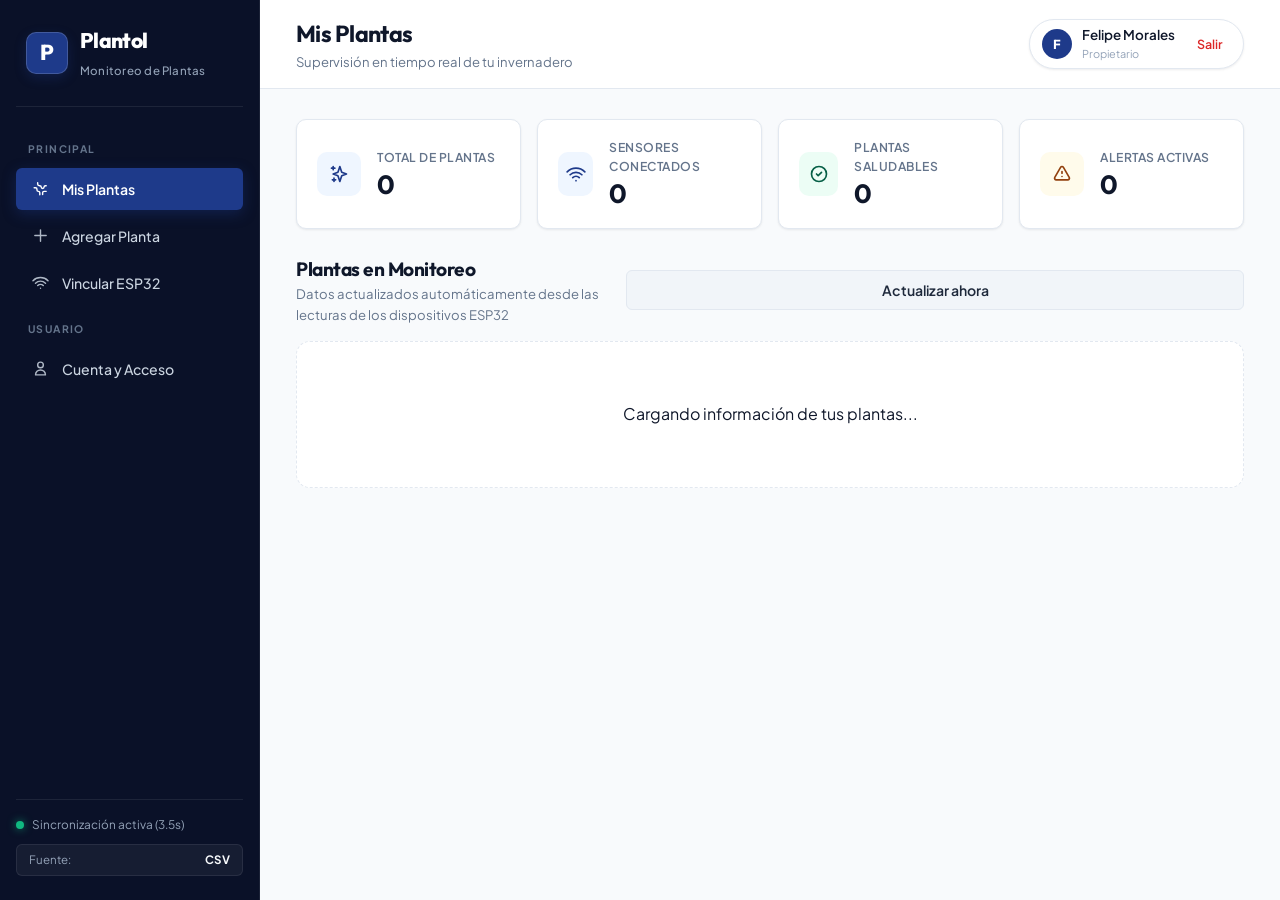
==== commit 52cfd26a: "Actualizacion Plantol: mejoras en interfaz, firmware ESP32 y optimizaciones" ====
--- a/Vista/index.html
+++ b/Vista/index.html
@@ -7,7 +7,7 @@
   <meta name="description" content="Sistema de monitoreo ambiental y diagnóstico de salud vegetal con arquitectura hexagonal.">
   <link rel="preconnect" href="https://fonts.googleapis.com">
   <link rel="preconnect" href="https://fonts.gstatic.com" crossorigin>
-  <link href="https://fonts.googleapis.com/css2?family=Plus+Jakarta+Sans:wght@400;500;600;700;800&display=swap" rel="stylesheet">
+  <link href="https://fonts.googleapis.com/css2?family=Outfit:wght@400;500;600;700;800&family=Plus+Jakarta+Sans:wght@300;400;500;600;700;800&display=swap" rel="stylesheet">
   <link rel="stylesheet" href="styles.css">
 </head>
 <body>
@@ -28,10 +28,6 @@
           <span class="nav-icon"><svg xmlns="http://www.w3.org/2000/svg" width="16" height="16" fill="none" viewBox="0 0 24 24" stroke="currentColor" stroke-width="2"><path stroke-linecap="round" stroke-linejoin="round" d="M3.055 11H5a2 2 0 012 2v1a2 2 0 002 2 2 2 0 012 2v2.945M8 3.935V5.5A2.5 2.5 0 0010.5 8h.5a2 2 0 012 2 2 2 0 104 0 2 2 0 012-2h1.064M15 20.488V18a2 2 0 012-2h3.064"/></svg></span>
           <span>Mis Plantas</span>
         </button>
-        <button class="nav-item" data-page="diagnostico" onclick="navegar('diagnostico')">
-          <span class="nav-icon"><svg xmlns="http://www.w3.org/2000/svg" width="16" height="16" fill="none" viewBox="0 0 24 24" stroke="currentColor" stroke-width="2"><path stroke-linecap="round" stroke-linejoin="round" d="M9 19v-6a2 2 0 00-2-2H5a2 2 0 00-2 2v6a2 2 0 002 2h2a2 2 0 002-2zm0 0V9a2 2 0 012-2h2a2 2 0 012 2v10m-6 0a2 2 0 002 2h2a2 2 0 002-2m0 0V5a2 2 0 012-2h2a2 2 0 012 2v14a2 2 0 01-2 2h-2a2 2 0 01-2-2z"/></svg></span>
-          <span>Diagnóstico Manual</span>
-        </button>
         <button class="nav-item" data-page="nueva-planta" onclick="navegar('nueva-planta')">
           <span class="nav-icon"><svg xmlns="http://www.w3.org/2000/svg" width="16" height="16" fill="none" viewBox="0 0 24 24" stroke="currentColor" stroke-width="2"><path stroke-linecap="round" stroke-linejoin="round" d="M12 4v16m8-8H4"/></svg></span>
           <span>Agregar Planta</span>
@@ -136,72 +132,7 @@
         </div>
       </section>
 
-      <!-- SECCIÓN 2: DIAGNÓSTICO MANUAL (REQUISITO R1) -->
-      <section id="page-diagnostico" class="page-section">
-        <div class="card-form-container">
-          <div class="card">
-            <div class="card-header">
-              <h3>Diagnóstico Ambiental Manual</h3>
-              <p>Evalúa el estado de salud de cualquier especie ingresando mediciones ambientales.</p>
-            </div>
-            <div class="card-body">
-              <form id="formDiagnosticoManual" onsubmit="ejecutarDiagnosticoManual(event)">
-                <div class="form-group">
-                  <label for="selectEspecieManual">Especie de planta</label>
-                  <select id="selectEspecieManual" required onchange="actualizarRangosEspecie()">
-                    <option value="">Selecciona una especie...</option>
-                  </select>
-                </div>
-
-                <!-- Resumen de rangos de referencia de la especie seleccionada -->
-                <div id="boxRangosReferencia" class="reference-box" style="display: none;">
-                  <span class="ref-title">Rangos óptimos según tabla de referencia:</span>
-                  <div class="ref-items">
-                    <span id="refLux">Luz: --</span>
-                    <span id="refHum">Humedad: --</span>
-                    <span id="refTemp">Temperatura: --</span>
-                  </div>
-                </div>
-
-                <div class="form-row">
-                  <div class="form-group">
-                    <label for="inputLuxManual">Luminosidad (lux)</label>
-                    <input type="number" id="inputLuxManual" step="any" placeholder="Ej: 8000" required>
-                  </div>
-                  <div class="form-group">
-                    <label for="inputHumManual">Humedad del sustrato (%)</label>
-                    <input type="number" id="inputHumManual" step="any" min="0" max="100" placeholder="Ej: 25" required>
-                  </div>
-                  <div class="form-group">
-                    <label for="inputTempManual">Temperatura (°C)</label>
-                    <input type="number" id="inputTempManual" step="any" placeholder="Ej: 24" required>
-                  </div>
-                </div>
-
-                <div class="form-actions">
-                  <button type="submit" class="btn btn-primary">
-                    Evaluar Estado de la Planta
-                  </button>
-                </div>
-              </form>
-            </div>
-          </div>
-
-          <!-- Resultado del Diagnóstico Manual -->
-          <div id="resultadoDiagnosticoCard" class="card result-card" style="display: none;">
-            <div class="card-header">
-              <h3>Resultado del Diagnóstico</h3>
-              <span id="resultadoBadgeGlobal" class="badge">SALUDABLE</span>
-            </div>
-            <div class="card-body">
-              <p id="resultadoEspecieText" class="text-muted"></p>
-              <div id="resultadoParametrosList" class="parameters-result-list"></div>
-            </div>
-          </div>
-        </div>
-      </section>
-
-      <!-- SECCIÓN 3: AGREGAR PLANTA -->
+      <!-- SECCIÓN 2: AGREGAR PLANTA -->
       <section id="page-nueva-planta" class="page-section">
         <div class="card-form-container single-column">
           <div class="card">
@@ -248,13 +179,75 @@
       <!-- SECCIÓN 4: VINCULAR DISPOSITIVO ESP32 -->
       <section id="page-vincular" class="page-section">
         <div class="card-form-container">
-          <div class="card">
-            <div class="card-header">
-              <h3>Vincular Sensor ESP32 a una Planta</h3>
-              <p>Establece una relación segura entre un hardware ESP32 y tu planta mediante código temporal.</p>
-            </div>
-            <div class="card-body">
-              <form id="formVincular" onsubmit="vincularDispositivo(event)">
+          <!-- Aprovisionamiento Bluetooth BLE / GATT -->
+          <div class="card">
+            <div class="card-header">
+              <h3>Conexión Bluetooth y Aprovisionamiento Wi-Fi (GATT)</h3>
+              <p>Escanea dispositivos ESP32 a tu alrededor y transmíteles las credenciales de tu red local mediante Bluetooth GATT.</p>
+            </div>
+            <div class="card-body">
+              <div class="ble-actions">
+                <button type="button" class="btn btn-secondary" id="btnScanBle" onclick="iniciarEscaneoBluetooth()">
+                  Escanear Dispositivos Bluetooth (BLE)
+                </button>
+                <span class="ble-status-text" id="bleScanStatus">Bluetooth listo para escanear</span>
+              </div>
+
+              <!-- Lista de dispositivos detectados a su alrededor -->
+              <div id="bleDevicesContainer" class="ble-devices-container" style="display: none;">
+                <label class="form-label-sub">Dispositivos detectados en las inmediaciones:</label>
+                <div id="bleDevicesList" class="ble-devices-list"></div>
+              </div>
+
+              <!-- Panel de transmisión GATT de credenciales Wi-Fi -->
+              <div id="panelGattConfig" class="gatt-config-panel" style="display: none;">
+                <div class="gatt-panel-header">
+                  <div>
+                    <strong>Conectado por Bluetooth</strong>
+                    <p id="lblBleDevConectado" class="text-muted">ESP32 seleccionado</p>
+                  </div>
+                  <span class="badge badge-scope">GATT Activo</span>
+                </div>
+
+                <form id="formGattWifi" onsubmit="enviarCredencialesGatt(event)">
+                  <div class="form-group">
+                    <label for="inputWifiSsid">Red Wi-Fi (SSID)</label>
+                    <input type="text" id="inputWifiSsid" placeholder="Ej: RedHogar_2.4G" value="Invernadero_WiFi" required>
+                  </div>
+
+                  <div class="form-group">
+                    <label for="inputWifiPass">Contraseña de la red Wi-Fi</label>
+                    <input type="password" id="inputWifiPass" placeholder="Contraseña de tu red Wi-Fi" value="plantolNet2026" required>
+                    <small class="form-help">Se transmitirá de forma cifrada al ESP32 mediante la característica GATT de aprovisionamiento.</small>
+                  </div>
+
+                  <div class="form-actions">
+                    <button type="submit" class="btn btn-primary" id="btnEnviarGatt">
+                      Enviar Credenciales por GATT
+                    </button>
+                  </div>
+                </form>
+
+                <div id="statusGatt" class="gatt-status-box" style="display: none;"></div>
+              </div>
+            </div>
+          </div>
+
+          <!-- Vincular Dispositivo en Red a Planta -->
+          <div class="card">
+            <div class="card-header">
+              <h3>Dispositivos ESP32 Disponibles en la Red</h3>
+              <p>Sensores conectados a tu red local listos para asociarse a tus plantas con un solo clic.</p>
+            </div>
+            <div class="card-body">
+              <div class="available-devices-summary" id="boxDispositivosEnRed">
+                <div class="devices-status-badge">
+                  <span>Sensores en red listos:</span>
+                  <strong id="countDispositivosDisponibles">0</strong>
+                </div>
+              </div>
+
+              <form id="formVincularDirecto" onsubmit="vincularDispositivoDirecto(event)">
                 <div class="form-group">
                   <label for="selectPlantaVincular">Selecciona tu Planta</label>
                   <select id="selectPlantaVincular" required>
@@ -263,40 +256,26 @@
                 </div>
 
                 <div class="form-group">
-                  <label for="inputDispositivoIdVincular">Identificador de Dispositivo (ESP32 ID)</label>
-                  <input type="text" id="inputDispositivoIdVincular" placeholder="Ej: ESP32-A7F9" required>
-                </div>
-
-                <div class="form-group">
-                  <label for="inputCodigoVinculacion">Código temporal de vinculación</label>
-                  <input type="text" id="inputCodigoVinculacion" placeholder="Ej: ABC123" required>
-                  <small class="form-help">Ingresa el código temporal emitido por el dispositivo o admin.</small>
+                  <label for="selectDispositivoDisponible">Dispositivo ESP32 Disponible en Red</label>
+                  <select id="selectDispositivoDisponible" required>
+                    <option value="">Cargando dispositivos en red...</option>
+                  </select>
+                  <small class="form-help">El usuario no requiere ingresar tokens; la asociación se establece automáticamente en la red.</small>
                 </div>
 
                 <div class="form-actions">
-                  <button type="submit" class="btn btn-primary">Vincular Dispositivo</button>
+                  <button type="submit" class="btn btn-primary" id="btnVincularDirecto">
+                    Vincular a Planta
+                  </button>
                 </div>
               </form>
-            </div>
-          </div>
-
-          <!-- Generador de Código para Pruebas -->
-          <div class="card">
-            <div class="card-header">
-              <h3>Generador de Código Temporal</h3>
-              <p>Utilidad para generar un código temporal de vinculación para pruebas académicas.</p>
-            </div>
-            <div class="card-body">
-              <div class="form-group">
-                <label for="inputGenDevId">ID del ESP32 a autorizar</label>
-                <input type="text" id="inputGenDevId" placeholder="Ej: ESP32-6D30" value="ESP32-6D30">
-              </div>
-              <button type="button" class="btn btn-secondary" onclick="generarCodigoPrueba()">
-                Generar Código de Vinculación
-              </button>
-              <div id="boxCodigoGenerado" class="code-box" style="display: none;">
-                <span class="code-label">Código generado (válido por 1 uso):</span>
-                <strong class="code-value" id="valCodigoGenerado">------</strong>
+
+              <!-- Sección de desvinculación rápida -->
+              <div class="active-links-section">
+                <label class="form-label-sub" style="margin-top: 24px;">Sensores actualmente enlazados:</label>
+                <div id="listaSensoresVinculados" class="linked-devices-list">
+                  <p class="text-muted text-sm">Cargando...</p>
+                </div>
               </div>
             </div>
           </div>
--- a/Vista/styles.css
+++ b/Vista/styles.css
@@ -1,48 +1,55 @@
 /* ==========================================================================
-   Plantol — Sistema de Diseño Botánico y Moderno (CSS)
+   Plantol — Sistema de Diseño Minimalista con Toque Azul Marino (CSS)
+   Tipografía elegante, arquitectura visual sobria y componentes de alto nivel.
    ========================================================================== */
 
 :root {
-  /* Paleta Botánica */
-  --bg-app: #f4f7f4;
+  /* Fondos Minimalistas */
+  --bg-app: #f8fafc;
   --bg-card: #ffffff;
-  --bg-card-subtle: #f8faf8;
-  --border-light: #e5ede5;
-  --border-focus: #52b788;
-
-  /* Verdes del bosque */
-  --forest-dark: #143523;
-  --forest-main: #1b4332;
-  --forest-leaf: #2d6a4f;
-  --forest-bright: #40916c;
-  --forest-accent: #52b788;
-  --forest-pale: #e8f5ec;
-
-  /* Tipografía y texto */
-  --text-main: #1a271f;
-  --text-muted: #5e7063;
-  --text-light: #8fa094;
-
-  /* Estados de salud vegetal */
-  --health-good-bg: #e8f5e9;
-  --health-good-text: #1b5e20;
-  --health-good-border: #c8e6c9;
-
-  --health-warn-bg: #fff8e1;
-  --health-warn-text: #b76e00;
-  --health-warn-border: #ffe082;
-
-  --health-crit-bg: #ffebee;
-  --health-crit-text: #b71c1c;
-  --health-crit-border: #ffcdd2;
-
-  --neutral-soft: #f0f3f0;
-  --shadow-sm: 0 2px 6px rgba(20, 53, 35, 0.04);
-  --shadow-md: 0 8px 24px rgba(20, 53, 35, 0.06);
-  --shadow-lg: 0 16px 40px rgba(20, 53, 35, 0.12);
-  --radius-sm: 8px;
-  --radius-md: 14px;
-  --radius-lg: 20px;
+  --bg-card-subtle: #f1f5f9;
+  --border-light: #e2e8f0;
+  --border-focus: #1e3a8a;
+
+  /* Acentos Azul Marino (Navy Blue System) */
+  --navy-midnight: #0a1128;
+  --navy-deep: #0f172a;
+  --navy-dark: #1e293b;
+  --navy-main: #334155;
+  --navy-primary: #1e3a8a;
+  --navy-hover: #172554;
+  --navy-accent: #2563eb;
+  --navy-highlight: #3b82f6;
+  --navy-soft: #eff6ff;
+  --navy-pill: #dbeafe;
+
+  /* Tipografía y Textos */
+  --text-main: #0f172a;
+  --text-muted: #64748b;
+  --text-light: #94a3b8;
+  --font-heading: 'Outfit', 'Plus Jakarta Sans', system-ui, sans-serif;
+  --font-body: 'Plus Jakarta Sans', system-ui, -apple-system, BlinkMacSystemFont, 'Segoe UI', Roboto, sans-serif;
+
+  /* Estados de Salud Vegetal (Minimalistas y refinados) */
+  --health-good-bg: #ecfdf5;
+  --health-good-text: #065f46;
+  --health-good-border: #a7f3d0;
+
+  --health-warn-bg: #fffbeb;
+  --health-warn-text: #92400e;
+  --health-warn-border: #fde68a;
+
+  --health-crit-bg: #fef2f2;
+  --health-crit-text: #991b1b;
+  --health-crit-border: #fecaca;
+
+  --neutral-soft: #f8fafc;
+  --shadow-sm: 0 1px 3px rgba(15, 23, 42, 0.05), 0 1px 2px rgba(15, 23, 42, 0.03);
+  --shadow-md: 0 4px 14px -2px rgba(15, 23, 42, 0.07), 0 2px 6px -1px rgba(15, 23, 42, 0.03);
+  --shadow-lg: 0 14px 32px -4px rgba(15, 23, 42, 0.09), 0 4px 12px -2px rgba(15, 23, 42, 0.04);
+  --radius-sm: 6px;
+  --radius-md: 10px;
+  --radius-lg: 14px;
 }
 
 * {
@@ -52,11 +59,18 @@
 }
 
 body {
-  font-family: 'Plus Jakarta Sans', system-ui, -apple-system, BlinkMacSystemFont, 'Segoe UI', Roboto, sans-serif;
+  font-family: var(--font-body);
   background-color: var(--bg-app);
   color: var(--text-main);
-  line-height: 1.5;
+  line-height: 1.55;
   -webkit-font-smoothing: antialiased;
+  -moz-osx-font-smoothing: grayscale;
+}
+
+h1, h2, h3, h4, h5, h6 {
+  font-family: var(--font-heading);
+  letter-spacing: -0.025em;
+  font-weight: 700;
 }
 
 button, input, select, textarea {
@@ -73,11 +87,11 @@
   min-height: 100vh;
 }
 
-/* Barra Lateral (Sidebar) */
+/* Barra Lateral (Sidebar en Azul Marino Profundo) */
 .sidebar {
   width: 260px;
-  background-color: var(--forest-dark);
-  color: #eaf3ec;
+  background-color: var(--navy-midnight);
+  color: #e2e8f0;
   display: flex;
   flex-direction: column;
   padding: 24px 16px;
@@ -85,7 +99,7 @@
   top: 0;
   height: 100vh;
   flex-shrink: 0;
-  border-right: 1px solid rgba(255, 255, 255, 0.08);
+  border-right: 1px solid rgba(255, 255, 255, 0.07);
 }
 
 .sidebar-header {
@@ -93,50 +107,55 @@
   align-items: center;
   gap: 12px;
   padding: 0 10px 24px;
-  border-bottom: 1px solid rgba(255, 255, 255, 0.1);
+  border-bottom: 1px solid rgba(255, 255, 255, 0.08);
 }
 
 .logo-mark {
-  font-size: 1.4rem;
+  font-size: 1.35rem;
   font-weight: 800;
-  color: #52b788;
-  background: #244d36;
-  width: 44px;
-  height: 44px;
-  border-radius: 12px;
+  font-family: var(--font-heading);
+  color: #ffffff;
+  background: var(--navy-primary);
+  width: 42px;
+  height: 42px;
+  border-radius: var(--radius-md);
   display: flex;
   align-items: center;
   justify-content: center;
   user-select: none;
+  border: 1px solid rgba(255, 255, 255, 0.16);
+  box-shadow: 0 4px 12px rgba(30, 58, 138, 0.3);
 }
 
 .logo-text h1 {
-  font-size: 1.35rem;
+  font-size: 1.32rem;
   font-weight: 800;
   color: #ffffff;
-  letter-spacing: -0.5px;
+  letter-spacing: -0.03em;
 }
 
 .logo-sub {
   font-size: 0.72rem;
-  color: #92b89e;
+  color: #94a3b8;
   font-weight: 500;
+  letter-spacing: 0.02em;
 }
 
 .nav-menu {
   display: flex;
   flex-direction: column;
-  gap: 6px;
-  margin-top: 20px;
+  gap: 5px;
+  margin-top: 22px;
   flex-grow: 1;
 }
 
 .nav-section-title {
-  font-size: 0.68rem;
-  font-weight: 700;
-  letter-spacing: 1.2px;
-  color: #7ba689;
-  padding: 12px 12px 4px;
+  font-size: 0.65rem;
+  font-weight: 700;
+  letter-spacing: 1.4px;
+  color: #64748b;
+  padding: 12px 12px 6px;
+  text-transform: uppercase;
 }
 
 .nav-item {
@@ -145,13 +164,14 @@
   gap: 12px;
   background: transparent;
   border: 0;
-  color: #d1e5d6;
-  padding: 12px 14px;
+  color: #cbd5e1;
+  padding: 11px 14px;
   border-radius: var(--radius-sm);
   cursor: pointer;
   text-align: left;
   font-weight: 500;
-  transition: all 0.2s ease;
+  font-size: 0.88rem;
+  transition: all 0.18s ease;
 }
 
 .nav-icon {
@@ -161,28 +181,33 @@
   width: 20px;
   height: 20px;
   flex-shrink: 0;
+  opacity: 0.85;
 }
 
 .nav-icon svg {
-  width: 18px;
-  height: 18px;
+  width: 17px;
+  height: 17px;
 }
 
 .nav-item:hover {
-  background: rgba(255, 255, 255, 0.08);
+  background: rgba(255, 255, 255, 0.06);
   color: #ffffff;
 }
 
 .nav-item.active {
-  background: var(--forest-leaf);
+  background: var(--navy-primary);
   color: #ffffff;
-  font-weight: 700;
-  box-shadow: 0 4px 12px rgba(0, 0, 0, 0.15);
+  font-weight: 600;
+  box-shadow: 0 4px 14px rgba(30, 58, 138, 0.38);
+}
+
+.nav-item.active .nav-icon {
+  opacity: 1;
 }
 
 .sidebar-footer {
   padding-top: 16px;
-  border-top: 1px solid rgba(255, 255, 255, 0.1);
+  border-top: 1px solid rgba(255, 255, 255, 0.08);
   display: flex;
   flex-direction: column;
   gap: 10px;
@@ -192,40 +217,42 @@
   display: flex;
   align-items: center;
   gap: 8px;
-  font-size: 0.76rem;
-  color: #b7d6bf;
+  font-size: 0.74rem;
+  color: #94a3b8;
 }
 
 .status-dot {
-  width: 9px;
-  height: 9px;
+  width: 8px;
+  height: 8px;
   border-radius: 50%;
   display: inline-block;
 }
 
 .status-dot.live {
-  background: #52b788;
-  box-shadow: 0 0 10px #52b788;
+  background: #10b981;
+  box-shadow: 0 0 8px rgba(16, 185, 129, 0.7);
 }
 
 .status-dot.offline {
-  background: #e63946;
+  background: #ef4444;
 }
 
 .reference-badge {
-  background: #1c442e;
+  background: rgba(255, 255, 255, 0.05);
+  border: 1px solid rgba(255, 255, 255, 0.08);
   padding: 6px 12px;
-  border-radius: 20px;
-  font-size: 0.74rem;
-  color: #a8ceb3;
+  border-radius: var(--radius-sm);
+  font-size: 0.72rem;
+  color: #94a3b8;
   display: flex;
   justify-content: space-between;
   align-items: center;
 }
 
 .reference-badge strong {
-  color: #ffffff;
-  text-transform: uppercase;
+  color: #f8fafc;
+  font-weight: 700;
+  letter-spacing: 0.5px;
 }
 
 /* ==========================================================================
@@ -244,7 +271,7 @@
 .topbar {
   background: var(--bg-card);
   border-bottom: 1px solid var(--border-light);
-  padding: 18px 36px;
+  padding: 16px 36px;
   display: flex;
   justify-content: space-between;
   align-items: center;
@@ -254,14 +281,14 @@
 }
 
 .topbar-left h2 {
-  font-size: 1.5rem;
-  font-weight: 800;
-  color: var(--forest-dark);
-  letter-spacing: -0.4px;
+  font-size: 1.45rem;
+  font-weight: 700;
+  color: var(--navy-deep);
+  letter-spacing: -0.025em;
 }
 
 .breadcrumb {
-  font-size: 0.85rem;
+  font-size: 0.82rem;
   color: var(--text-muted);
 }
 
@@ -275,23 +302,25 @@
   display: flex;
   align-items: center;
   gap: 10px;
-  background: var(--bg-card-subtle);
+  background: var(--bg-card);
   border: 1px solid var(--border-light);
-  padding: 6px 14px;
-  border-radius: 40px;
+  padding: 5px 12px;
+  border-radius: 30px;
+  box-shadow: var(--shadow-sm);
 }
 
 .user-avatar {
-  width: 32px;
-  height: 32px;
+  width: 30px;
+  height: 30px;
   border-radius: 50%;
-  background: var(--forest-leaf);
+  background: var(--navy-primary);
   color: #ffffff;
   display: flex;
   align-items: center;
   justify-content: center;
   font-weight: 700;
-  font-size: 0.85rem;
+  font-size: 0.82rem;
+  font-family: var(--font-heading);
 }
 
 .user-info {
@@ -300,30 +329,31 @@
 }
 
 .user-name {
-  font-weight: 700;
-  font-size: 0.85rem;
+  font-weight: 600;
+  font-size: 0.84rem;
+  color: var(--text-main);
 }
 
 .user-role {
-  font-size: 0.7rem;
+  font-size: 0.68rem;
   color: var(--text-light);
 }
 
 .btn-logout {
   background: transparent;
   border: 0;
-  color: #b73838;
-  font-size: 0.8rem;
+  color: #dc2626;
+  font-size: 0.78rem;
   font-weight: 600;
   cursor: pointer;
-  margin-left: 6px;
+  margin-left: 4px;
   padding: 4px 8px;
-  border-radius: 6px;
+  border-radius: var(--radius-sm);
   transition: background 0.15s;
 }
 
 .btn-logout:hover {
-  background: #ffebeb;
+  background: #fef2f2;
 }
 
 /* ==========================================================================
@@ -332,7 +362,7 @@
 
 .page-section {
   display: none;
-  padding: 32px 36px 60px;
+  padding: 30px 36px 60px;
   max-width: 1400px;
   width: 100%;
   margin: 0 auto;
@@ -340,11 +370,11 @@
 
 .page-section.active {
   display: block;
-  animation: fadeIn 0.25s ease-in-out;
+  animation: fadeIn 0.22s ease-in-out;
 }
 
 @keyframes fadeIn {
-  from { opacity: 0; transform: translateY(6px); }
+  from { opacity: 0; transform: translateY(4px); }
   to { opacity: 1; transform: translateY(0); }
 }
 
@@ -352,28 +382,28 @@
   display: flex;
   justify-content: space-between;
   align-items: center;
-  margin: 28px 0 18px;
+  margin: 26px 0 16px;
 }
 
 .section-header h3 {
-  font-size: 1.25rem;
-  font-weight: 700;
-  color: var(--forest-dark);
+  font-size: 1.2rem;
+  font-weight: 700;
+  color: var(--navy-deep);
 }
 
 .section-header p {
-  font-size: 0.85rem;
+  font-size: 0.82rem;
   color: var(--text-muted);
 }
 
 /* ==========================================================================
-   Tarjetas de Métricas Globales (KPIs)
+   Tarjetas de Métricas Globales (KPIs Minimalistas)
    ========================================================================== */
 
 .metrics-grid {
   display: grid;
   grid-template-columns: repeat(auto-fit, minmax(220px, 1fr));
-  gap: 18px;
+  gap: 16px;
   margin-bottom: 24px;
 }
 
@@ -381,37 +411,49 @@
   background: var(--bg-card);
   border: 1px solid var(--border-light);
   border-radius: var(--radius-md);
-  padding: 20px;
+  padding: 18px 20px;
   display: flex;
   align-items: center;
   gap: 16px;
   box-shadow: var(--shadow-sm);
-  transition: transform 0.2s, box-shadow 0.2s;
+  transition: transform 0.18s, box-shadow 0.18s, border-color 0.18s;
 }
 
 .metric-card:hover {
   transform: translateY(-2px);
   box-shadow: var(--shadow-md);
+  border-color: #cbd5e1;
 }
 
 .metric-icon {
-  width: 48px;
-  height: 48px;
-  border-radius: 12px;
+  width: 44px;
+  height: 44px;
+  border-radius: var(--radius-md);
   display: flex;
   align-items: center;
   justify-content: center;
 }
 
 .metric-icon svg {
-  width: 22px;
-  height: 22px;
-}
-
-.metric-icon.green { background: #e8f5ec; color: #1b4332; }
-.metric-icon.blue { background: #e3f2fd; color: #1565c0; }
-.metric-icon.emerald { background: #d8f3dc; color: #2d6a4f; }
-.metric-icon.amber { background: #fff8e1; color: #b76e00; }
+  width: 20px;
+  height: 20px;
+}
+
+.metric-icon.blue,
+.metric-icon.green {
+  background: var(--navy-soft);
+  color: var(--navy-primary);
+}
+
+.metric-icon.emerald {
+  background: #ecfdf5;
+  color: #065f46;
+}
+
+.metric-icon.amber {
+  background: #fffbeb;
+  color: #92400e;
+}
 
 .metric-body {
   display: flex;
@@ -419,15 +461,20 @@
 }
 
 .metric-label {
-  font-size: 0.8rem;
+  font-size: 0.76rem;
   font-weight: 600;
   color: var(--text-muted);
+  text-transform: uppercase;
+  letter-spacing: 0.5px;
 }
 
 .metric-value {
-  font-size: 1.6rem;
-  font-weight: 800;
-  color: var(--forest-dark);
+  font-size: 1.65rem;
+  font-weight: 700;
+  font-family: var(--font-heading);
+  color: var(--navy-deep);
+  line-height: 1.2;
+  margin-top: 2px;
 }
 
 /* ==========================================================================
@@ -442,10 +489,11 @@
 }
 
 .alert-banner {
-  background: #fff8e6;
-  border-left: 5px solid #d97706;
+  background: #fffbeb;
+  border: 1px solid #fde68a;
+  border-left: 4px solid #d97706;
   border-radius: var(--radius-sm);
-  padding: 14px 18px;
+  padding: 13px 18px;
   display: flex;
   justify-content: space-between;
   align-items: center;
@@ -454,13 +502,15 @@
 
 .alert-banner.critical {
   background: #fef2f2;
+  border-color: #fecaca;
   border-left-color: #dc2626;
 }
 
 .alert-content strong {
   display: block;
-  font-size: 0.92rem;
+  font-size: 0.88rem;
   color: #92400e;
+  font-weight: 600;
 }
 
 .alert-banner.critical .alert-content strong {
@@ -468,7 +518,7 @@
 }
 
 .alert-content p {
-  font-size: 0.82rem;
+  font-size: 0.8rem;
   color: #78350f;
   margin-top: 2px;
 }
@@ -484,26 +534,26 @@
 .plants-grid {
   display: grid;
   grid-template-columns: repeat(auto-fill, minmax(320px, 1fr));
-  gap: 22px;
+  gap: 20px;
 }
 
 .plant-card {
   background: var(--bg-card);
   border: 1px solid var(--border-light);
   border-radius: var(--radius-lg);
-  padding: 24px;
+  padding: 22px;
   box-shadow: var(--shadow-sm);
   display: flex;
   flex-direction: column;
-  gap: 18px;
-  transition: all 0.25s ease;
+  gap: 16px;
+  transition: all 0.22s ease;
   position: relative;
 }
 
 .plant-card:hover {
-  transform: translateY(-4px);
+  transform: translateY(-3px);
   box-shadow: var(--shadow-md);
-  border-color: #c9decb;
+  border-color: #cbd5e1;
 }
 
 .plant-card-top {
@@ -514,19 +564,19 @@
 }
 
 .plant-title h4 {
-  font-size: 1.15rem;
-  font-weight: 800;
-  color: var(--forest-dark);
+  font-size: 1.12rem;
+  font-weight: 700;
+  color: var(--navy-deep);
 }
 
 .plant-species {
-  font-size: 0.82rem;
-  color: var(--forest-leaf);
+  font-size: 0.8rem;
+  color: var(--navy-primary);
   font-weight: 600;
 }
 
 .plant-location {
-  font-size: 0.74rem;
+  font-size: 0.72rem;
   color: var(--text-light);
   display: block;
   margin-top: 2px;
@@ -537,11 +587,11 @@
   display: inline-flex;
   align-items: center;
   gap: 5px;
-  padding: 5px 12px;
+  padding: 4px 10px;
   border-radius: 20px;
-  font-size: 0.72rem;
-  font-weight: 800;
-  letter-spacing: 0.4px;
+  font-size: 0.68rem;
+  font-weight: 700;
+  letter-spacing: 0.5px;
   text-transform: uppercase;
   border: 1px solid transparent;
 }
@@ -565,7 +615,7 @@
 }
 
 .badge-sin-datos {
-  background: var(--neutral-soft);
+  background: var(--bg-card-subtle);
   color: var(--text-muted);
   border-color: var(--border-light);
 }
@@ -574,8 +624,8 @@
 .telemetry-row {
   display: grid;
   grid-template-columns: repeat(3, 1fr);
-  gap: 10px;
-  background: var(--bg-card-subtle);
+  gap: 8px;
+  background: var(--bg-app);
   border: 1px solid var(--border-light);
   border-radius: var(--radius-md);
   padding: 12px 10px;
@@ -589,36 +639,50 @@
 }
 
 .tel-label {
-  font-size: 0.7rem;
+  font-size: 0.68rem;
   font-weight: 700;
   color: var(--text-muted);
   text-transform: uppercase;
+  letter-spacing: 0.5px;
 }
 
 .tel-value {
   font-size: 1.05rem;
-  font-weight: 800;
-  color: var(--forest-dark);
+  font-weight: 700;
+  font-family: var(--font-heading);
+  color: var(--navy-deep);
 }
 
 .tel-unit {
-  font-size: 0.72rem;
+  font-size: 0.7rem;
   font-weight: 500;
   color: var(--text-light);
 }
 
 .tel-status {
-  font-size: 0.65rem;
+  font-size: 0.62rem;
   font-weight: 700;
   padding: 2px 6px;
-  border-radius: 6px;
-  margin-top: 2px;
+  border-radius: 4px;
+  margin-top: 3px;
   display: inline-block;
-}
-
-.tel-status.optimo { background: #d8f3dc; color: #1b4332; }
-.tel-status.bajo { background: #e0f2fe; color: #0369a1; }
-.tel-status.alto { background: #fee2e2; color: #b91c1c; }
+  letter-spacing: 0.4px;
+}
+
+.tel-status.optimo {
+  background: #ecfdf5;
+  color: #065f46;
+}
+
+.tel-status.bajo {
+  background: #eff6ff;
+  color: #1e3a8a;
+}
+
+.tel-status.alto {
+  background: #fef2f2;
+  color: #991b1b;
+}
 
 /* Pie de la tarjeta */
 .plant-card-footer {
@@ -627,16 +691,38 @@
   align-items: center;
   padding-top: 12px;
   border-top: 1px solid var(--border-light);
-  font-size: 0.75rem;
+  font-size: 0.74rem;
   color: var(--text-muted);
 }
 
 .device-tag {
   display: inline-flex;
   align-items: center;
-  gap: 4px;
+  gap: 5px;
   font-weight: 600;
-  color: var(--forest-bright);
+  color: var(--navy-primary);
+}
+
+.plant-card-actions {
+  display: flex;
+  gap: 8px;
+  margin-top: 12px;
+}
+
+.plant-card-actions .btn {
+  flex: 1;
+}
+
+.btn-outline-danger {
+  background: transparent;
+  color: #dc2626;
+  border: 1px solid rgba(220, 38, 38, 0.3);
+}
+
+.btn-outline-danger:hover {
+  background: #fef2f2;
+  border-color: #dc2626;
+  color: #b91c1c;
 }
 
 /* ==========================================================================
@@ -646,11 +732,11 @@
 .card-form-container {
   display: grid;
   grid-template-columns: repeat(auto-fit, minmax(360px, 1fr));
-  gap: 26px;
+  gap: 24px;
 }
 
 .card-form-container.single-column {
-  max-width: 640px;
+  max-width: 600px;
   margin: 0 auto;
 }
 
@@ -663,34 +749,34 @@
 }
 
 .card-header {
-  padding: 24px 28px 18px;
+  padding: 22px 26px 16px;
   border-bottom: 1px solid var(--border-light);
 }
 
 .card-header h3 {
   font-size: 1.15rem;
-  font-weight: 800;
-  color: var(--forest-dark);
+  font-weight: 700;
+  color: var(--navy-deep);
 }
 
 .card-header p {
-  font-size: 0.82rem;
+  font-size: 0.8rem;
   color: var(--text-muted);
   margin-top: 4px;
 }
 
 .card-body {
-  padding: 26px 28px;
+  padding: 24px 26px;
 }
 
 .form-group {
-  margin-bottom: 20px;
+  margin-bottom: 18px;
 }
 
 .form-group label {
   display: block;
-  font-size: 0.85rem;
-  font-weight: 700;
+  font-size: 0.82rem;
+  font-weight: 600;
   color: var(--text-main);
   margin-bottom: 6px;
 }
@@ -699,7 +785,7 @@
 .form-group select,
 .form-group textarea {
   width: 100%;
-  padding: 11px 14px;
+  padding: 10px 13px;
   border: 1.5px solid var(--border-light);
   border-radius: var(--radius-sm);
   background: #ffffff;
@@ -712,69 +798,70 @@
 .form-group textarea:focus {
   outline: none;
   border-color: var(--border-focus);
-  box-shadow: 0 0 0 3px rgba(82, 183, 136, 0.2);
+  box-shadow: 0 0 0 3px rgba(30, 58, 138, 0.12);
 }
 
 .form-row {
   display: grid;
   grid-template-columns: repeat(3, 1fr);
-  gap: 14px;
+  gap: 12px;
 }
 
 .form-help {
-  font-size: 0.74rem;
+  font-size: 0.72rem;
   color: var(--text-light);
   margin-top: 4px;
   display: block;
 }
 
 .form-actions {
-  margin-top: 24px;
+  margin-top: 22px;
 }
 
 .form-actions.two-buttons {
   display: flex;
-  gap: 12px;
-}
-
-/* Botones */
+  gap: 10px;
+}
+
+/* Botones con Toque Azul Marino */
 .btn {
   display: inline-flex;
   align-items: center;
   justify-content: center;
   gap: 8px;
-  padding: 11px 20px;
+  padding: 10px 18px;
   border-radius: var(--radius-sm);
-  font-weight: 700;
+  font-weight: 600;
+  font-size: 0.88rem;
   cursor: pointer;
   border: 0;
-  transition: all 0.2s ease;
+  transition: all 0.18s ease;
   width: 100%;
 }
 
 .btn-primary {
-  background: var(--forest-leaf);
+  background: var(--navy-primary);
   color: #ffffff;
 }
 
 .btn-primary:hover {
-  background: var(--forest-main);
-  box-shadow: 0 4px 12px rgba(27, 67, 50, 0.2);
+  background: var(--navy-hover);
+  box-shadow: 0 4px 14px rgba(30, 58, 138, 0.28);
 }
 
 .btn-secondary {
-  background: var(--neutral-soft);
-  color: var(--forest-dark);
+  background: #f1f5f9;
+  color: var(--navy-dark);
   border: 1px solid var(--border-light);
 }
 
 .btn-secondary:hover {
-  background: #e2eae2;
+  background: #e2e8f0;
 }
 
 .btn-sm {
-  padding: 7px 14px;
-  font-size: 0.8rem;
+  padding: 6px 12px;
+  font-size: 0.78rem;
   width: auto;
 }
 
@@ -783,60 +870,64 @@
    ========================================================================== */
 
 .reference-box {
-  background: #f0f7f2;
-  border: 1px solid #d4e8da;
+  background: var(--navy-soft);
+  border: 1px solid var(--navy-pill);
   border-radius: var(--radius-sm);
   padding: 12px 16px;
-  margin-bottom: 20px;
+  margin-bottom: 18px;
 }
 
 .ref-title {
   display: block;
-  font-size: 0.75rem;
-  font-weight: 700;
-  color: var(--forest-main);
+  font-size: 0.74rem;
+  font-weight: 700;
+  color: var(--navy-primary);
   margin-bottom: 6px;
+  text-transform: uppercase;
+  letter-spacing: 0.5px;
 }
 
 .ref-items {
   display: flex;
   flex-wrap: wrap;
   gap: 14px;
-  font-size: 0.82rem;
-  color: #26593a;
+  font-size: 0.8rem;
+  color: var(--navy-dark);
   font-weight: 600;
 }
 
 .code-box {
   margin-top: 16px;
-  background: #fdfaf0;
-  border: 1px solid #f6e3b5;
+  background: #fffbeb;
+  border: 1px solid #fde68a;
   border-radius: var(--radius-sm);
   padding: 14px;
   text-align: center;
 }
 
 .code-label {
-  font-size: 0.75rem;
-  color: #8c6819;
+  font-size: 0.72rem;
+  color: #92400e;
   display: block;
 }
 
 .code-value {
-  font-size: 1.5rem;
+  font-size: 1.45rem;
   font-weight: 800;
-  color: #785305;
-  letter-spacing: 4px;
+  color: #78350f;
+  letter-spacing: 3px;
   display: block;
   margin-top: 4px;
 }
 
 .token-box {
-  font-family: monospace;
-  font-size: 0.78rem;
-  background: #f8faf8;
+  font-family: ui-monospace, SFMono-Regular, Menlo, Monaco, Consolas, monospace;
+  font-size: 0.76rem;
+  background: #f8fafc;
   resize: vertical;
   margin-top: 6px;
+  border: 1px solid var(--border-light);
+  border-radius: var(--radius-sm);
 }
 
 .user-profile-view {
@@ -851,7 +942,7 @@
   justify-content: space-between;
   border-bottom: 1px solid var(--border-light);
   padding-bottom: 8px;
-  font-size: 0.88rem;
+  font-size: 0.86rem;
 }
 
 .profile-label {
@@ -859,43 +950,10 @@
 }
 
 .badge-scope {
-  background: #e0f2fe;
-  color: #0369a1;
-  font-weight: 700;
-}
-
-/* Desglose de Diagnóstico Manual */
-.parameters-result-list {
-  display: flex;
-  flex-direction: column;
-  gap: 12px;
-  margin-top: 16px;
-}
-
-.param-item {
-  background: var(--bg-card-subtle);
-  border: 1px solid var(--border-light);
-  border-radius: var(--radius-sm);
-  padding: 12px 16px;
-}
-
-.param-item-header {
-  display: flex;
-  justify-content: space-between;
-  align-items: center;
-  margin-bottom: 4px;
-}
-
-.param-item-name {
-  font-size: 0.88rem;
-  font-weight: 700;
-  text-transform: capitalize;
-}
-
-.param-item-reco {
-  font-size: 0.8rem;
-  color: var(--text-muted);
-  line-height: 1.4;
+  background: var(--navy-soft);
+  color: var(--navy-primary);
+  font-weight: 700;
+  border: 1px solid var(--navy-pill);
 }
 
 /* ==========================================================================
@@ -908,8 +966,8 @@
   left: 0;
   width: 100vw;
   height: 100vh;
-  background: rgba(15, 30, 20, 0.6);
-  backdrop-filter: blur(4px);
+  background: rgba(10, 17, 40, 0.55);
+  backdrop-filter: blur(5px);
   display: flex;
   align-items: center;
   justify-content: center;
@@ -926,17 +984,18 @@
   display: flex;
   flex-direction: column;
   box-shadow: var(--shadow-lg);
+  border: 1px solid var(--border-light);
   overflow: hidden;
-  animation: modalIn 0.2s ease-out;
+  animation: modalIn 0.18s ease-out;
 }
 
 @keyframes modalIn {
-  from { opacity: 0; transform: scale(0.96); }
+  from { opacity: 0; transform: scale(0.97); }
   to { opacity: 1; transform: scale(1); }
 }
 
 .modal-header {
-  padding: 20px 24px;
+  padding: 18px 24px;
   border-bottom: 1px solid var(--border-light);
   display: flex;
   justify-content: space-between;
@@ -944,21 +1003,26 @@
 }
 
 .modal-header h3 {
-  font-size: 1.2rem;
-  color: var(--forest-dark);
+  font-size: 1.15rem;
+  color: var(--navy-deep);
 }
 
 .modal-header p {
-  font-size: 0.8rem;
+  font-size: 0.78rem;
   color: var(--text-muted);
 }
 
 .modal-close {
   background: transparent;
   border: 0;
-  font-size: 1.5rem;
+  font-size: 1.4rem;
   cursor: pointer;
   color: var(--text-light);
+  transition: color 0.15s;
+}
+
+.modal-close:hover {
+  color: var(--text-main);
 }
 
 .modal-body {
@@ -968,7 +1032,7 @@
 }
 
 .modal-footer {
-  padding: 16px 24px;
+  padding: 14px 24px;
   border-top: 1px solid var(--border-light);
   display: flex;
   justify-content: flex-end;
@@ -981,15 +1045,16 @@
 .history-table {
   width: 100%;
   border-collapse: collapse;
-  font-size: 0.84rem;
+  font-size: 0.82rem;
 }
 
 .history-table th {
   text-align: left;
   padding: 10px 12px;
-  background: var(--bg-card-subtle);
-  color: var(--text-muted);
-  font-weight: 700;
+  background: var(--bg-app);
+  color: var(--navy-dark);
+  font-weight: 700;
+  font-family: var(--font-heading);
   border-bottom: 1.5px solid var(--border-light);
 }
 
@@ -999,7 +1064,7 @@
 }
 
 .history-table tr:hover td {
-  background: #fbfdfb;
+  background: #f8fafc;
 }
 
 /* Estado Vacío */
@@ -1037,29 +1102,219 @@
 }
 
 .toast {
-  background: var(--forest-dark);
+  background: var(--navy-deep);
   color: #ffffff;
-  padding: 12px 20px;
+  padding: 12px 18px;
   border-radius: var(--radius-sm);
-  font-size: 0.86rem;
-  box-shadow: var(--shadow-md);
+  font-size: 0.84rem;
+  box-shadow: var(--shadow-lg);
   display: flex;
   align-items: center;
   gap: 10px;
-  animation: slideToast 0.25s ease;
+  border-left: 4px solid var(--navy-highlight);
+  animation: slideToast 0.22s ease;
 }
 
 .toast.toast-error {
-  background: #b91c1c;
+  border-left-color: #ef4444;
 }
 
 .toast.toast-warning {
-  background: #b45309;
+  border-left-color: #f59e0b;
 }
 
 @keyframes slideToast {
-  from { opacity: 0; transform: translateY(12px); }
+  from { opacity: 0; transform: translateY(10px); }
   to { opacity: 1; transform: translateY(0); }
+}
+
+/* ==========================================================================
+   Bluetooth BLE, Aprovisionamiento GATT y Dispositivos en Red
+   ========================================================================== */
+
+.ble-actions {
+  display: flex;
+  align-items: center;
+  gap: 14px;
+  margin-bottom: 18px;
+  flex-wrap: wrap;
+}
+
+.ble-status-text {
+  font-size: 0.82rem;
+  color: var(--text-muted);
+  font-weight: 500;
+}
+
+.ble-devices-container {
+  margin-top: 14px;
+  margin-bottom: 20px;
+}
+
+.form-label-sub {
+  font-size: 0.76rem;
+  font-weight: 700;
+  text-transform: uppercase;
+  letter-spacing: 0.5px;
+  color: var(--text-muted);
+  display: block;
+  margin-bottom: 8px;
+}
+
+.ble-devices-list {
+  display: flex;
+  flex-direction: column;
+  gap: 8px;
+}
+
+.ble-device-item {
+  display: flex;
+  justify-content: space-between;
+  align-items: center;
+  background: var(--bg-app);
+  border: 1px solid var(--border-light);
+  border-radius: var(--radius-sm);
+  padding: 11px 15px;
+  gap: 12px;
+}
+
+.ble-device-title {
+  display: flex;
+  align-items: center;
+  gap: 10px;
+  margin-bottom: 4px;
+}
+
+.ble-device-title strong {
+  font-size: 0.92rem;
+  color: var(--navy-deep);
+}
+
+.ble-device-meta {
+  display: flex;
+  gap: 12px;
+  font-size: 0.76rem;
+  color: var(--text-muted);
+  flex-wrap: wrap;
+}
+
+.rssi-pill {
+  background: var(--navy-soft);
+  color: var(--navy-primary);
+  font-weight: 600;
+  padding: 2px 8px;
+  border-radius: 10px;
+  border: 1px solid var(--navy-pill);
+}
+
+.gatt-config-panel {
+  background: var(--bg-app);
+  border: 1px solid #cbd5e1;
+  border-radius: var(--radius-md);
+  padding: 18px;
+  margin-top: 18px;
+}
+
+.gatt-panel-header {
+  display: flex;
+  justify-content: space-between;
+  align-items: center;
+  margin-bottom: 14px;
+  padding-bottom: 10px;
+  border-bottom: 1px solid var(--border-light);
+}
+
+.gatt-status-box {
+  margin-top: 14px;
+  padding: 11px 15px;
+  border-radius: var(--radius-sm);
+  font-size: 0.82rem;
+}
+
+.gatt-status-box.loading {
+  background: var(--navy-soft);
+  border: 1px solid var(--navy-pill);
+  color: var(--navy-primary);
+}
+
+.gatt-status-box.success {
+  background: var(--health-good-bg);
+  border: 1px solid var(--health-good-border);
+  color: var(--health-good-text);
+}
+
+.gatt-status-box.error {
+  background: var(--health-crit-bg);
+  border: 1px solid var(--health-crit-border);
+  color: var(--health-crit-text);
+}
+
+.available-devices-summary {
+  margin-bottom: 16px;
+}
+
+.devices-status-badge {
+  display: inline-flex;
+  align-items: center;
+  gap: 8px;
+  background: var(--navy-soft);
+  color: var(--navy-primary);
+  border: 1px solid var(--navy-pill);
+  padding: 7px 14px;
+  border-radius: 20px;
+  font-size: 0.82rem;
+  font-weight: 600;
+}
+
+.btn-unlink-mini {
+  background: transparent;
+  border: 1px solid rgba(220, 38, 38, 0.3);
+  color: #dc2626;
+  font-size: 0.72rem;
+  padding: 2px 7px;
+  border-radius: 4px;
+  cursor: pointer;
+  margin-left: 6px;
+  transition: all 0.15s ease;
+}
+
+.btn-unlink-mini:hover {
+  background: #dc2626;
+  color: #ffffff;
+}
+
+.active-links-section {
+  border-top: 1px solid var(--border-light);
+  padding-top: 16px;
+  margin-top: 20px;
+}
+
+.linked-devices-list {
+  display: flex;
+  flex-direction: column;
+  gap: 8px;
+  margin-top: 8px;
+}
+
+.linked-device-item {
+  display: flex;
+  justify-content: space-between;
+  align-items: center;
+  background: var(--bg-app);
+  border: 1px solid var(--border-light);
+  border-radius: var(--radius-sm);
+  padding: 10px 14px;
+  gap: 10px;
+}
+
+.btn-danger-hover:hover {
+  border-color: #dc2626 !important;
+  color: #dc2626 !important;
+  background: #fef2f2 !important;
+}
+
+.text-sm {
+  font-size: 0.8rem;
 }
 
 /* ==========================================================================
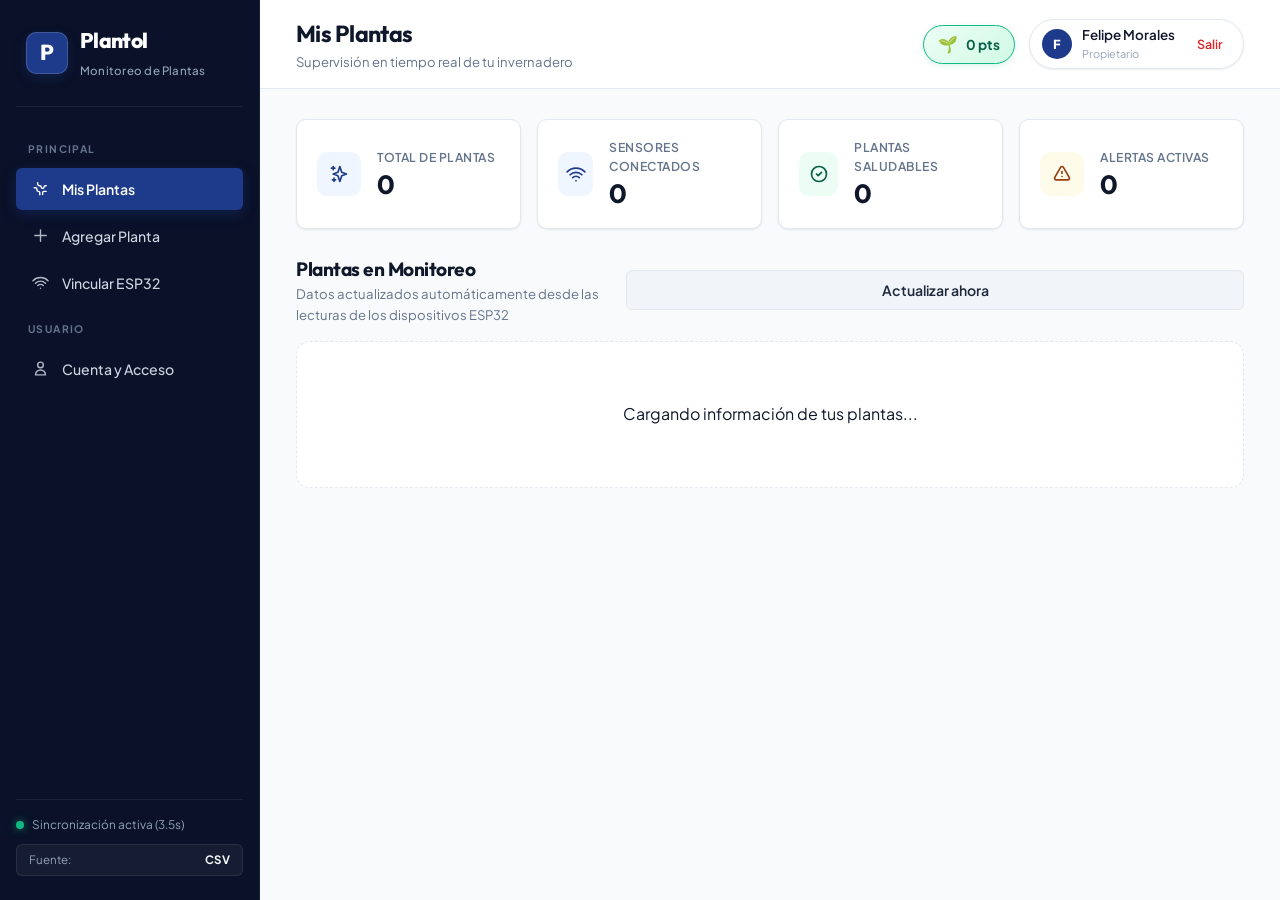
==== commit 62757451: "Integracion completa Plantol: backend hexagonal, BLE/WiFi ESP32-S3, OLED gamificacion y guia de uso " ====
--- a/Vista/index.html
+++ b/Vista/index.html
@@ -65,6 +65,11 @@
         </div>
 
         <div class="topbar-right">
+          <div class="gamification-pill" id="btnVerPuntos" onclick="mostrarModalPuntos()" title="Ver historial de puntos y recompensas">
+            <span class="pill-icon">🌱</span>
+            <span><strong id="topbarPuntosVal">0</strong> pts</span>
+          </div>
+
           <div class="user-chip" id="userChip">
             <span class="user-avatar" id="userInitial">F</span>
             <div class="user-info">
@@ -384,6 +389,46 @@
     </div>
   </div>
 
+  <!-- MODAL DE PUNTOS Y GAMIFICACIÓN -->
+  <div id="modalPuntos" class="modal-backdrop" style="display: none;" onclick="cerrarModalPuntos(event)">
+    <div class="modal-dialog" onclick="event.stopPropagation()">
+      <div class="modal-header">
+        <div>
+          <h3>Billetera de Cuidado Botánico</h3>
+          <p>Historial de recompensas por estabilidad, rescates y saludos diarios</p>
+        </div>
+        <button class="modal-close" onclick="cerrarModalPuntos()">&times;</button>
+      </div>
+      <div class="modal-body">
+        <div class="metric-card" style="margin-bottom: 16px;">
+          <div class="metric-body">
+            <span class="metric-label">Saldo Acumulado</span>
+            <strong class="metric-value" id="modalSaldoPuntosVal">0 pts</strong>
+          </div>
+        </div>
+        <div class="table-responsive">
+          <table class="history-table">
+            <thead>
+              <tr>
+                <th>Fecha</th>
+                <th>Evento / Motivo</th>
+                <th>Cantidad</th>
+              </tr>
+            </thead>
+            <tbody id="modalPuntosBody">
+              <tr>
+                <td colspan="3" class="text-center">Cargando movimientos...</td>
+              </tr>
+            </tbody>
+          </table>
+        </div>
+      </div>
+      <div class="modal-footer">
+        <button class="btn btn-secondary" onclick="cerrarModalPuntos()">Cerrar</button>
+      </div>
+    </div>
+  </div>
+
   <!-- TOAST NOTIFICACIONES -->
   <div id="toastContainer" class="toast-container"></div>
 
--- a/Vista/styles.css
+++ b/Vista/styles.css
@@ -256,8 +256,179 @@
 }
 
 /* ==========================================================================
-   Contenido Principal & Barra Superior
+   Gamificación & Sistema de Cuidado (Puntos, HP, Emociones)
    ========================================================================== */
+
+.gamification-pill {
+  display: inline-flex;
+  align-items: center;
+  gap: 8px;
+  background: linear-gradient(135deg, #ecfdf5 0%, #d1fae5 100%);
+  border: 1px solid #10b981;
+  color: #065f46;
+  padding: 6px 14px;
+  border-radius: 9999px;
+  font-size: 0.85rem;
+  font-weight: 700;
+  cursor: pointer;
+  transition: var(--transition-fast);
+  box-shadow: 0 2px 6px rgba(16, 185, 129, 0.15);
+}
+
+.gamification-pill:hover {
+  transform: translateY(-1px);
+  box-shadow: 0 4px 10px rgba(16, 185, 129, 0.25);
+  background: #d1fae5;
+}
+
+.gamification-pill .pill-icon {
+  font-size: 1rem;
+}
+
+/* Indicador de Salud (HP) */
+.hp-gauge {
+  margin: 10px 0;
+  background: var(--bg-card-subtle);
+  border: 1px solid var(--border-light);
+  border-radius: var(--radius-sm);
+  padding: 8px 12px;
+}
+
+.hp-info {
+  display: flex;
+  justify-content: space-between;
+  align-items: center;
+  font-size: 0.76rem;
+  color: var(--text-dark);
+  margin-bottom: 5px;
+}
+
+.hp-progress {
+  width: 100%;
+  height: 8px;
+  background: #e2e8f0;
+  border-radius: 9999px;
+  overflow: hidden;
+}
+
+.hp-fill {
+  height: 100%;
+  border-radius: 9999px;
+  transition: width 0.4s ease-in-out;
+}
+
+.hp-fill.hp-high {
+  background: linear-gradient(90deg, #10b981, #059669);
+}
+
+.hp-fill.hp-mid {
+  background: linear-gradient(90deg, #f59e0b, #d97706);
+}
+
+.hp-fill.hp-low {
+  background: linear-gradient(90deg, #ef4444, #dc2626);
+}
+
+/* Badges de Estado Emocional */
+.badge-emocion {
+  display: inline-flex;
+  align-items: center;
+  gap: 5px;
+  font-size: 0.72rem;
+  font-weight: 700;
+  padding: 3px 9px;
+  border-radius: 12px;
+  margin-top: 4px;
+}
+
+.badge-emocion.emocion-radiante {
+  background: #f0fdf4;
+  color: #166534;
+  border: 1px solid #bbf7d0;
+}
+
+.badge-emocion.emocion-sedienta {
+  background: #eff6ff;
+  color: #1e40af;
+  border: 1px solid #bfdbfe;
+}
+
+.badge-emocion.emocion-acalorada {
+  background: #fff7ed;
+  color: #c2410c;
+  border: 1px solid #fed7aa;
+}
+
+.badge-emocion.emocion-con-frio {
+  background: #f0f9ff;
+  color: #0369a1;
+  border: 1px solid #bae6fd;
+}
+
+.badge-emocion.emocion-durmiendo {
+  background: #f8fafc;
+  color: #475569;
+  border: 1px solid #e2e8f0;
+}
+
+.badge-emocion.emocion-en-peligro {
+  background: #fef2f2;
+  color: #991b1b;
+  border: 1px solid #fecaca;
+  animation: pulse-danger 2s infinite;
+}
+
+@keyframes pulse-danger {
+  0%, 100% { opacity: 1; }
+  50% { opacity: 0.6; }
+}
+
+/* Botón Saludar Planta */
+.btn-saludo {
+  background: linear-gradient(135deg, #10b981 0%, #059669 100%);
+  color: #ffffff;
+  border: none;
+  font-weight: 600;
+  display: inline-flex;
+  align-items: center;
+  gap: 6px;
+  transition: var(--transition-fast);
+}
+
+.btn-saludo:hover {
+  background: #059669;
+  transform: translateY(-1px);
+}
+
+.btn-saludo-done {
+  background: #e2e8f0;
+  color: #64748b;
+  border: 1px solid #cbd5e1;
+  cursor: default;
+}
+
+.btn-saludo-done:hover {
+  background: #e2e8f0;
+  transform: none;
+}
+
+/* Historial de Puntos Modal */
+.puntos-badge-delta {
+  font-weight: 700;
+  padding: 3px 8px;
+  border-radius: 6px;
+  font-size: 0.8rem;
+}
+
+.puntos-badge-delta.pos {
+  background: #ecfdf5;
+  color: #059669;
+}
+
+.puntos-badge-delta.neg {
+  background: #fef2f2;
+  color: #dc2626;
+}
 
 .main-content {
   flex-grow: 1;
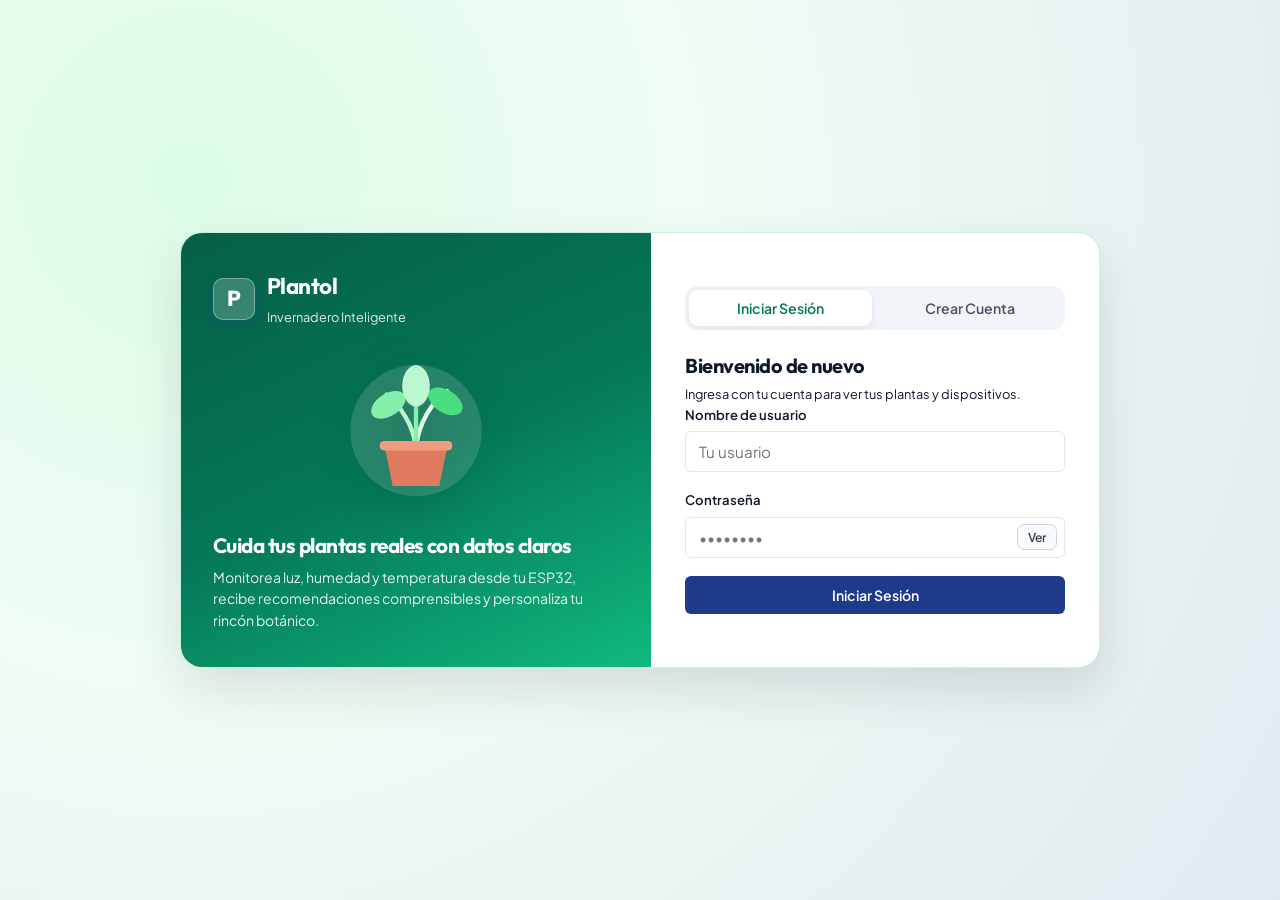
==== commit e4f39366: "Fase 6 y correcciones finales: dispositivos por usuario, economia anti-exploit, habitacion y tienda " ====
--- a/Vista/index.html
+++ b/Vista/index.html
@@ -11,7 +11,82 @@
   <link rel="stylesheet" href="styles.css">
 </head>
 <body>
-  <div class="app-container">
+  <!-- PANTALLA INDEPENDIENTE DE AUTENTICACIÓN (Usuario sin sesión) -->
+  <section id="authScreen" class="auth-screen" style="display: none;" aria-label="Acceso a Plantol">
+    <div class="auth-shell">
+      <div class="auth-brand-panel">
+        <div class="auth-brand-badge">
+          <div class="logo-mark">P</div>
+          <div>
+            <h1>Plantol</h1>
+            <span>Invernadero Inteligente</span>
+          </div>
+        </div>
+        <div class="auth-illustration" aria-hidden="true">
+          <svg viewBox="0 0 220 180" class="auth-botanical-svg">
+            <circle cx="110" cy="90" r="76" fill="rgba(255,255,255,0.14)"/>
+            <path d="M110 112C108 82 90 60 76 48" stroke="#bbf7d0" stroke-width="5" stroke-linecap="round" fill="none"/>
+            <path d="M110 112C112 78 132 54 146 44" stroke="#dcfce7" stroke-width="5" stroke-linecap="round" fill="none"/>
+            <path d="M110 112V36" stroke="#86efac" stroke-width="5" stroke-linecap="round" fill="none"/>
+            <ellipse cx="78" cy="60" rx="22" ry="13" transform="rotate(-32 78 60)" fill="#86efac"/>
+            <ellipse cx="144" cy="56" rx="22" ry="13" transform="rotate(32 144 56)" fill="#4ade80"/>
+            <ellipse cx="110" cy="38" rx="16" ry="24" fill="#bbf7d0"/>
+            <path d="M74 110h72l-9 44H83z" fill="#e07a5f"/>
+            <rect x="68" y="102" width="84" height="11" rx="5" fill="#f29b7e"/>
+          </svg>
+        </div>
+        <div class="auth-brand-copy">
+          <h2>Cuida tus plantas reales con datos claros</h2>
+          <p>Monitorea luz, humedad y temperatura desde tu ESP32, recibe recomendaciones comprensibles y personaliza tu rincón botánico.</p>
+        </div>
+      </div>
+
+      <div class="auth-form-panel">
+        <div class="auth-mode-tabs" role="tablist" aria-label="Modo de acceso">
+          <button type="button" id="tabAuthLogin" class="auth-mode-tab active" onclick="cambiarModoAuth('login')">Iniciar Sesión</button>
+          <button type="button" id="tabAuthRegister" class="auth-mode-tab" onclick="cambiarModoAuth('register')">Crear Cuenta</button>
+        </div>
+
+        <h3 id="authFormTitle">Bienvenido de nuevo</h3>
+        <p class="text-muted text-sm" id="authFormSubtitle">Ingresa con tu cuenta para ver tus plantas y dispositivos.</p>
+
+        <div id="authErrorBox" class="auth-error-box" style="display: none;" role="alert"></div>
+
+        <form id="formAuthScreen" onsubmit="enviarFormularioAuth(event)" novalidate>
+          <div class="form-group" id="groupAuthNombre" style="display: none;">
+            <label for="inputAuthNombre">Nombre completo</label>
+            <input type="text" id="inputAuthNombre" placeholder="Ej: Sofía Ramírez" autocomplete="name">
+          </div>
+
+          <div class="form-group" id="groupAuthEmail" style="display: none;">
+            <label for="inputAuthEmail">Correo electrónico (opcional)</label>
+            <input type="email" id="inputAuthEmail" placeholder="sofia@ejemplo.com" autocomplete="email">
+          </div>
+
+          <div class="form-group">
+            <label for="inputAuthUser">Nombre de usuario</label>
+            <input type="text" id="inputAuthUser" placeholder="Tu usuario" autocomplete="username" required>
+          </div>
+
+          <div class="form-group">
+            <label for="inputAuthPass">Contraseña</label>
+            <div class="auth-password-wrap">
+              <input type="password" id="inputAuthPass" placeholder="••••••••" autocomplete="current-password" required>
+              <button type="button" id="btnToggleAuthPass" class="auth-pass-toggle" onclick="togglePasswordAuth()" aria-label="Mostrar u ocultar contraseña">Ver</button>
+            </div>
+            <small class="form-help" id="authPassHelp" style="display: none;">Mínimo 6 caracteres.</small>
+          </div>
+
+          <div class="auth-submit-stack">
+            <button type="submit" id="btnAuthSubmit" class="btn btn-primary btn-block">Iniciar Sesión</button>
+            <button type="button" id="btnModoDemo" class="btn btn-secondary btn-block" style="display: none;" onclick="entrarModoDemo()">Entrar en Modo Demo</button>
+          </div>
+        </form>
+      </div>
+    </div>
+  </section>
+
+  <div class="app-container" id="appContainer" style="display: none;">
     <!-- Barra Lateral de Navegación -->
     <aside class="sidebar">
       <div class="sidebar-header">
@@ -36,6 +111,14 @@
           <span class="nav-icon"><svg xmlns="http://www.w3.org/2000/svg" width="16" height="16" fill="none" viewBox="0 0 24 24" stroke="currentColor" stroke-width="2"><path stroke-linecap="round" stroke-linejoin="round" d="M8.111 16.404a5.5 5.5 0 017.778 0M12 20h.01m-7.08-7.071c3.904-3.905 10.236-3.905 14.141 0M1.394 9.393c5.857-5.857 15.355-5.857 21.213 0"/></svg></span>
           <span>Vincular ESP32</span>
         </button>
+        <button class="nav-item" data-page="habitacion" onclick="navegar('habitacion')">
+          <span class="nav-icon"><svg xmlns="http://www.w3.org/2000/svg" width="16" height="16" fill="none" viewBox="0 0 24 24" stroke="currentColor" stroke-width="2"><path stroke-linecap="round" stroke-linejoin="round" d="M3 12l2-2m0 0l7-7 7 7M5 10v10a1 1 0 001 1h3m10-11l2 2m-2-2v10a1 1 0 01-1 1h-3m-6 0a1 1 0 001-1v-4a1 1 0 011-1h2a1 1 0 011 1v4a1 1 0 001 1m-6 0h6"/></svg></span>
+          <span>Habitación</span>
+        </button>
+        <button class="nav-item" data-page="tienda" onclick="navegar('tienda')">
+          <span class="nav-icon"><svg xmlns="http://www.w3.org/2000/svg" width="16" height="16" fill="none" viewBox="0 0 24 24" stroke="currentColor" stroke-width="2"><path stroke-linecap="round" stroke-linejoin="round" d="M16 11V7a4 4 0 00-8 0v4M5 9h14l1 12H4L5 9z"/></svg></span>
+          <span>Tienda y Logros</span>
+        </button>
 
         <div class="nav-section-title">USUARIO</div>
         <button class="nav-item" data-page="cuenta" onclick="navegar('cuenta')">
@@ -122,7 +205,7 @@
         <div class="section-header">
           <div>
             <h3>Plantas en Monitoreo</h3>
-            <p>Datos actualizados automáticamente desde las lecturas de los dispositivos ESP32</p>
+            <p>Estado actualizado automáticamente según las mediciones de cada planta</p>
           </div>
           <button class="btn btn-secondary" onclick="sincronizarDashboard()">
             Actualizar ahora
@@ -187,20 +270,20 @@
           <!-- Aprovisionamiento Bluetooth BLE / GATT -->
           <div class="card">
             <div class="card-header">
-              <h3>Conexión Bluetooth y Aprovisionamiento Wi-Fi (GATT)</h3>
-              <p>Escanea dispositivos ESP32 a tu alrededor y transmíteles las credenciales de tu red local mediante Bluetooth GATT.</p>
+              <h3>1. Conectar tu Matera por Bluetooth</h3>
+              <p>Busca tu matera cercana y envíale el nombre y contraseña de tu Wi-Fi para que pueda conectarse sola.</p>
             </div>
             <div class="card-body">
               <div class="ble-actions">
                 <button type="button" class="btn btn-secondary" id="btnScanBle" onclick="iniciarEscaneoBluetooth()">
-                  Escanear Dispositivos Bluetooth (BLE)
+                  Buscar Matera por Bluetooth
                 </button>
-                <span class="ble-status-text" id="bleScanStatus">Bluetooth listo para escanear</span>
+                <span class="ble-status-text" id="bleScanStatus">Listo para buscar dispositivos cercanos</span>
               </div>
 
               <!-- Lista de dispositivos detectados a su alrededor -->
               <div id="bleDevicesContainer" class="ble-devices-container" style="display: none;">
-                <label class="form-label-sub">Dispositivos detectados en las inmediaciones:</label>
+                <label class="form-label-sub">Dispositivos cercanos encontrados:</label>
                 <div id="bleDevicesList" class="ble-devices-list"></div>
               </div>
 
@@ -209,26 +292,26 @@
                 <div class="gatt-panel-header">
                   <div>
                     <strong>Conectado por Bluetooth</strong>
-                    <p id="lblBleDevConectado" class="text-muted">ESP32 seleccionado</p>
+                    <p id="lblBleDevConectado" class="text-muted">Matera seleccionada</p>
                   </div>
-                  <span class="badge badge-scope">GATT Activo</span>
+                  <span class="badge badge-scope">Listo para configurar</span>
                 </div>
 
                 <form id="formGattWifi" onsubmit="enviarCredencialesGatt(event)">
                   <div class="form-group">
-                    <label for="inputWifiSsid">Red Wi-Fi (SSID)</label>
-                    <input type="text" id="inputWifiSsid" placeholder="Ej: RedHogar_2.4G" value="Invernadero_WiFi" required>
+                    <label for="inputWifiSsid">Nombre de tu red Wi-Fi (2.4 GHz)</label>
+                    <input type="text" id="inputWifiSsid" placeholder="Ej: MiCasa_WiFi" required>
                   </div>
 
                   <div class="form-group">
-                    <label for="inputWifiPass">Contraseña de la red Wi-Fi</label>
-                    <input type="password" id="inputWifiPass" placeholder="Contraseña de tu red Wi-Fi" value="plantolNet2026" required>
-                    <small class="form-help">Se transmitirá de forma cifrada al ESP32 mediante la característica GATT de aprovisionamiento.</small>
+                    <label for="inputWifiPass">Contraseña de tu red Wi-Fi</label>
+                    <input type="password" id="inputWifiPass" placeholder="Ingresa la contraseña de tu Wi-Fi" required>
+                    <small class="form-help">Se enviará directamente a tu matera por Bluetooth para conectarla a tu red local.</small>
                   </div>
 
                   <div class="form-actions">
                     <button type="submit" class="btn btn-primary" id="btnEnviarGatt">
-                      Enviar Credenciales por GATT
+                      Conectar Matera al Wi-Fi
                     </button>
                   </div>
                 </form>
@@ -241,8 +324,8 @@
           <!-- Vincular Dispositivo en Red a Planta -->
           <div class="card">
             <div class="card-header">
-              <h3>Dispositivos ESP32 Disponibles en la Red</h3>
-              <p>Sensores conectados a tu red local listos para asociarse a tus plantas con un solo clic.</p>
+              <h3>2. Asignar Sensor a tu Planta</h3>
+              <p>Una vez conectada al Wi-Fi, elige a qué planta pertenece cada matera.</p>
             </div>
             <div class="card-body">
               <div class="available-devices-summary" id="boxDispositivosEnRed">
@@ -287,14 +370,13 @@
         </div>
       </section>
 
-      <!-- SECCIÓN 5: CUENTA Y AUTENTICACIÓN (R7) -->
+      <!-- SECCIÓN 5: CUENTA Y PERFIL (Solo usuarios autenticados) -->
       <section id="page-cuenta" class="page-section">
-        <div class="card-form-container">
-          <!-- Sesión actual / Usuario activo -->
+        <div class="card-form-container single-column">
           <div class="card">
             <div class="card-header">
               <h3>Sesión Activa</h3>
-              <p>Información de identidad y token JWT de usuario.</p>
+              <p>Tu cuenta personal en Plantol y opciones técnicas avanzadas.</p>
             </div>
             <div class="card-body">
               <div class="user-profile-view">
@@ -310,46 +392,143 @@
                   <span class="profile-label">ID de Usuario:</span>
                   <span class="profile-val" id="profileId">--</span>
                 </div>
-                <div class="profile-row">
-                  <span class="profile-label">Alcance (Scope):</span>
-                  <span class="badge badge-scope">usuario</span>
-                </div>
-              </div>
-
-              <div class="token-container">
-                <label>Token JWT Actual:</label>
-                <textarea id="tokenTextarea" readonly rows="3" class="token-box"></textarea>
-                <button class="btn btn-secondary btn-sm" onclick="copiarToken()">Copiar Token</button>
-              </div>
-            </div>
-          </div>
-
-          <!-- Iniciar Sesión o Registrarse con otro usuario -->
+              </div>
+
+              <div class="form-actions" style="margin-top: 18px;">
+                <button type="button" class="btn btn-secondary btn-danger-hover" onclick="cerrarSesion()">Cerrar Sesión</button>
+              </div>
+
+              <details class="tech-details" style="margin-top: 16px;">
+                <summary>Opciones avanzadas de desarrollador (Token de acceso)</summary>
+                <div class="token-container" style="margin-top: 10px;">
+                  <label>Token JWT Actual (Scope: usuario):</label>
+                  <textarea id="tokenTextarea" readonly rows="3" class="token-box"></textarea>
+                  <button class="btn btn-secondary btn-sm" onclick="copiarToken()">Copiar Token</button>
+                </div>
+              </details>
+            </div>
+          </div>
+        </div>
+      </section>
+      <!-- SECCIÓN 6: HABITACIÓN VIRTUAL PERSONALIZABLE -->
+      <section id="page-habitacion" class="page-section">
+        <div class="room-layout">
+          <div class="card room-stage-card">
+            <div class="card-header room-stage-header">
+              <div>
+                <h3>Tu Rincón Botánico</h3>
+                <p>Escena viva conectada a tus plantas reales y a los objetos equipados de tu inventario.</p>
+              </div>
+              <div id="roomPlantSummaryPill" class="room-plant-summary-pill">Cargando plantas...</div>
+            </div>
+            <div class="card-body">
+              <div id="virtualRoomCanvas" class="virtual-room-scene">
+                <p class="text-muted">Cargando habitación...</p>
+              </div>
+              <div id="roomPlantsLegend" class="room-plants-legend"></div>
+            </div>
+          </div>
+
+          <div class="card room-customizer-card">
+            <div class="card-header">
+              <h3>Personalizar e Inventario</h3>
+              <p>Elige una categoría y coloca, cambia o retira objetos reales de tu inventario.</p>
+            </div>
+            <div class="card-body">
+              <div id="roomCategoryTabs" class="room-category-tabs" role="tablist" aria-label="Categorías de habitación"></div>
+              <div id="roomSlotsOverview" class="room-slots-overview"></div>
+              <div id="roomCustomizerList" class="room-customizer-list">
+                <p class="text-muted">Cargando tu inventario...</p>
+              </div>
+            </div>
+          </div>
+        </div>
+      </section>
+
+      <!-- SECCIÓN 7: TIENDA, MISIONES, LOGROS Y PROGRESIÓN -->
+      <section id="page-tienda" class="page-section">
+        <div class="card" style="margin-bottom: 20px;">
+          <div class="card-body progression-banner" id="progressionBanner">
+            <div>
+              <span class="badge badge-scope" id="progNivelBadge">Nivel 1</span>
+              <h3 id="progTitulo" style="margin-top: 6px;">Semilla Curiosa</h3>
+              <p class="text-muted text-sm" id="progXpTexto">0 / 100 XP para el siguiente nivel</p>
+              <div class="hp-progress" style="margin-top: 8px; max-width: 340px;">
+                <div class="hp-fill hp-high" id="progXpBar" style="width: 0%;"></div>
+              </div>
+            </div>
+            <div class="metric-card" style="margin: 0; min-width: 180px;">
+              <div class="metric-body">
+                <span class="metric-label">Monedas de Cuidado</span>
+                <strong class="metric-value" id="tiendaMonedasVal">0</strong>
+              </div>
+            </div>
+          </div>
+        </div>
+
+        <div class="card-form-container" style="margin-bottom: 24px;">
           <div class="card">
             <div class="card-header">
-              <h3>Cambiar de Usuario o Registrarse</h3>
-              <p>Prueba la regla de dominio: "un usuario solo ve sus propias plantas".</p>
-            </div>
-            <div class="card-body">
-              <form id="formAuth" onsubmit="iniciarSesion(event)">
-                <div class="form-group">
-                  <label for="inputAuthUser">Nombre de usuario</label>
-                  <input type="text" id="inputAuthUser" placeholder="felipe o carlos" required>
-                </div>
-                <div class="form-group">
-                  <label for="inputAuthPass">Contraseña</label>
-                  <input type="password" id="inputAuthPass" placeholder="plantol123" required>
-                </div>
-
-                <div class="form-actions two-buttons">
-                  <button type="submit" class="btn btn-primary">Iniciar Sesión</button>
-                  <button type="button" class="btn btn-secondary" onclick="registrarNuevoUsuario()">Registrar Nuevo</button>
-                </div>
-              </form>
+              <h3>Misiones Activas</h3>
+              <p>Completa objetivos reales cuidando tus plantas para ganar monedas y experiencia.</p>
+            </div>
+            <div class="card-body" id="listaMisiones">
+              <p class="text-muted">Cargando misiones...</p>
+            </div>
+          </div>
+
+          <div class="card">
+            <div class="card-header">
+              <h3>Logros Botánicos</h3>
+              <p>Hitos permanentes desbloqueados en tu trayectoria.</p>
+            </div>
+            <div class="card-body" id="listaLogros">
+              <p class="text-muted">Cargando logros...</p>
+            </div>
+          </div>
+        </div>
+
+        <div class="card">
+          <div class="card-header shop-card-header">
+            <div>
+              <h3>Tienda de Decoración y Macetas</h3>
+              <p>Adquiere objetos respaldados por tu cuidado real y equípalos en tu habitación virtual.</p>
+            </div>
+            <div class="shop-collection-box">
+              <div class="shop-collection-meta">
+                <span>Colección</span>
+                <strong id="shopCollectionCount">0 / 0</strong>
+              </div>
+              <div class="hp-progress shop-collection-bar">
+                <div class="hp-fill hp-high" id="shopCollectionBar" style="width: 0%;"></div>
+              </div>
+            </div>
+          </div>
+          <div class="card-body">
+            <div class="shop-toolbar">
+              <div id="shopCategoryTabs" class="room-category-tabs" role="tablist" aria-label="Categorías de tienda"></div>
+              <div class="shop-balance-chip" id="shopBalanceChip">Saldo: <strong>0</strong> monedas</div>
+            </div>
+            <div id="catalogoTiendaGrid" class="shop-grid">
+              <p class="text-muted">Cargando catálogo...</p>
             </div>
           </div>
         </div>
       </section>
+
+      <!-- MODAL DE VISTA PREVIA DE OBJETO DE TIENDA -->
+      <div id="modalPreviewTienda" class="modal-backdrop" style="display: none;" onclick="cerrarPreviewTienda(event)">
+        <div class="modal-dialog shop-preview-dialog" onclick="event.stopPropagation()">
+          <div class="modal-header">
+            <div>
+              <h3 id="previewTiendaTitulo">Vista Previa</h3>
+              <p id="previewTiendaSub">Inspección del objeto</p>
+            </div>
+            <button class="modal-close" onclick="cerrarPreviewTienda()">&times;</button>
+          </div>
+          <div class="modal-body" id="previewTiendaBody"></div>
+        </div>
+      </div>
     </main>
   </div>
 
@@ -370,7 +549,7 @@
               <tr>
                 <th>Fecha y Hora</th>
                 <th>Luminosidad</th>
-                <th>Humedad</th>
+                <th>Humedad Suelo</th>
                 <th>Temperatura</th>
                 <th>Estado</th>
               </tr>
@@ -434,5 +613,6 @@
 
   <!-- SCRIPT ASÍNCRONO DEL FRONTEND -->
   <script src="app.js" defer></script>
+  <script src="gamificacion.js" defer></script>
 </body>
 </html>
--- a/Vista/styles.css
+++ b/Vista/styles.css
@@ -573,7 +573,7 @@
 
 .metrics-grid {
   display: grid;
-  grid-template-columns: repeat(auto-fit, minmax(220px, 1fr));
+  grid-template-columns: repeat(auto-fit, minmax(min(100%, 220px), 1fr));
   gap: 16px;
   margin-bottom: 24px;
 }
@@ -704,7 +704,7 @@
 
 .plants-grid {
   display: grid;
-  grid-template-columns: repeat(auto-fill, minmax(320px, 1fr));
+  grid-template-columns: repeat(auto-fill, minmax(min(100%, 320px), 1fr));
   gap: 20px;
 }
 
@@ -902,7 +902,7 @@
 
 .card-form-container {
   display: grid;
-  grid-template-columns: repeat(auto-fit, minmax(360px, 1fr));
+  grid-template-columns: repeat(auto-fit, minmax(min(100%, 360px), 1fr));
   gap: 24px;
 }
 
@@ -1507,7 +1507,11 @@
   .nav-menu {
     flex-direction: row;
     flex-wrap: wrap;
-    gap: 4px;
+    gap: 6px;
+  }
+
+  .nav-item {
+    min-height: 44px;
   }
 
   .nav-section-title {
@@ -1516,12 +1520,34 @@
 
   .topbar {
     padding: 14px 20px;
+    flex-wrap: wrap;
+    gap: 12px;
+  }
+
+  .topbar-right {
+    width: 100%;
+    justify-content: space-between;
+    flex-wrap: wrap;
+    gap: 10px;
   }
 
   .page-section {
     padding: 20px 16px 40px;
   }
 
+  .metrics-grid {
+    grid-template-columns: repeat(2, minmax(0, 1fr));
+    gap: 12px;
+  }
+
+  .plants-grid {
+    grid-template-columns: repeat(auto-fill, minmax(min(100%, 290px), 1fr));
+  }
+
+  .card-form-container {
+    grid-template-columns: 1fr;
+  }
+
   .form-row {
     grid-template-columns: 1fr;
   }
@@ -1530,3 +1556,1136 @@
     display: none;
   }
 }
+
+@media (max-width: 600px) {
+  html, body {
+    overflow-x: hidden;
+  }
+
+  .sidebar {
+    padding: 12px 14px;
+  }
+
+  .nav-menu {
+    display: grid;
+    grid-template-columns: repeat(2, minmax(0, 1fr));
+    gap: 6px;
+  }
+
+  .nav-item {
+    justify-content: center;
+    padding: 10px 8px;
+    font-size: 0.84rem;
+    min-height: 44px;
+  }
+
+  .topbar {
+    padding: 12px 16px;
+  }
+
+  .topbar-left h2 {
+    font-size: 1.25rem;
+  }
+
+  .user-chip {
+    flex: 1 1 auto;
+    min-width: 0;
+    justify-content: space-between;
+  }
+
+  .user-info {
+    min-width: 0;
+  }
+
+  .user-name {
+    display: block;
+    overflow: hidden;
+    text-overflow: ellipsis;
+    white-space: nowrap;
+    max-width: 120px;
+  }
+
+  .section-header {
+    flex-direction: column;
+    align-items: flex-start;
+    gap: 10px;
+  }
+
+  .section-header .btn {
+    width: 100%;
+    min-height: 44px;
+  }
+
+  .plants-grid {
+    grid-template-columns: 1fr;
+    gap: 16px;
+  }
+
+  .plant-card {
+    padding: 16px;
+  }
+
+  .telemetry-row {
+    grid-template-columns: repeat(3, minmax(0, 1fr));
+    gap: 6px;
+    padding: 10px 6px;
+  }
+
+  .plant-card-actions {
+    display: grid;
+    grid-template-columns: 1fr 1fr;
+    gap: 8px;
+  }
+
+  .plant-card-actions .btn {
+    min-height: 44px;
+    width: 100%;
+  }
+
+  .plant-card-actions .btn:first-child {
+    grid-column: 1 / -1;
+  }
+
+  .form-actions.two-buttons {
+    flex-direction: column;
+  }
+
+  .form-actions .btn,
+  .ble-actions .btn,
+  .btn-logout {
+    min-height: 44px;
+  }
+
+  .form-actions .btn,
+  .ble-actions .btn {
+    width: 100%;
+  }
+
+  .linked-device-item {
+    flex-direction: column;
+    align-items: flex-start;
+  }
+
+  .linked-device-item .btn {
+    width: 100%;
+    min-height: 42px;
+  }
+
+  .modal-backdrop {
+    padding: 12px;
+  }
+
+  .modal-dialog {
+    max-height: 92vh;
+  }
+
+  .modal-header,
+  .modal-body,
+  .modal-footer {
+    padding: 14px 16px;
+  }
+
+  .modal-close {
+    min-width: 44px;
+    min-height: 44px;
+  }
+
+  .toast-container {
+    left: 12px;
+    right: 12px;
+    bottom: 12px;
+  }
+
+  .toast {
+    width: 100%;
+    max-width: 100%;
+  }
+}
+
+@media (max-width: 390px) {
+  .metrics-grid {
+    gap: 8px;
+  }
+
+  .metric-card {
+    padding: 12px 10px;
+    gap: 10px;
+  }
+
+  .metric-value {
+    font-size: 1.25rem;
+  }
+
+  .tel-value {
+    font-size: 1.05rem;
+  }
+
+  .tel-status {
+    font-size: 0.65rem;
+    padding: 2px 4px;
+  }
+}
+
+/* ==========================================================================
+   Fase 4: Habitación Virtual, Tienda, Misiones, Logros y Progresión
+   ========================================================================== */
+.progression-banner {
+  display: flex;
+  justify-content: space-between;
+  align-items: center;
+  gap: 20px;
+  flex-wrap: wrap;
+}
+
+.mission-item {
+  padding: 12px 14px;
+  border: 1px solid #e2e8f0;
+  border-radius: 10px;
+  margin-bottom: 10px;
+  background: #f8fafc;
+}
+
+.mission-item.completed {
+  background: #ecfdf5;
+  border-color: #a7f3d0;
+}
+
+.mission-head {
+  display: flex;
+  justify-content: space-between;
+  align-items: center;
+  gap: 8px;
+  flex-wrap: wrap;
+  margin-bottom: 4px;
+}
+
+.mission-tag {
+  font-size: 0.7rem;
+  padding: 2px 6px;
+  border-radius: 999px;
+  background: #e2e8f0;
+  color: #334155;
+  margin-left: 6px;
+}
+
+.mission-reward {
+  font-size: 0.78rem;
+  font-weight: 600;
+  color: #059669;
+}
+
+.mission-progress-row {
+  display: flex;
+  align-items: center;
+  gap: 10px;
+  margin-top: 8px;
+}
+
+.achievements-grid {
+  display: grid;
+  grid-template-columns: 1fr;
+  gap: 10px;
+}
+
+.achievement-card {
+  display: flex;
+  align-items: center;
+  gap: 12px;
+  padding: 10px 12px;
+  border-radius: 10px;
+  border: 1px solid #e2e8f0;
+  background: #f8fafc;
+}
+
+.achievement-card.unlocked {
+  background: #f0fdf4;
+  border-color: #86efac;
+}
+
+.achievement-card.locked {
+  opacity: 0.72;
+}
+
+.achievement-icon {
+  font-size: 1.6rem;
+  line-height: 1;
+}
+
+.shop-card-header {
+  display: flex;
+  justify-content: space-between;
+  align-items: center;
+  flex-wrap: wrap;
+  gap: 14px;
+}
+
+.shop-collection-box {
+  min-width: 220px;
+  padding: 10px 14px;
+  border-radius: 12px;
+  background: #f8fafc;
+  border: 1px solid #e2e8f0;
+}
+
+.shop-collection-meta {
+  display: flex;
+  justify-content: space-between;
+  align-items: center;
+  font-size: 0.8rem;
+  color: #475569;
+  margin-bottom: 6px;
+}
+
+.shop-collection-bar {
+  height: 8px;
+}
+
+.shop-toolbar {
+  display: flex;
+  justify-content: space-between;
+  align-items: center;
+  flex-wrap: wrap;
+  gap: 10px;
+  margin-bottom: 16px;
+}
+
+.shop-toolbar .room-category-tabs {
+  margin-bottom: 0;
+}
+
+.shop-balance-chip {
+  padding: 6px 14px;
+  border-radius: 999px;
+  background: rgba(245, 158, 11, 0.14);
+  color: #92400e;
+  border: 1px solid rgba(245, 158, 11, 0.35);
+  font-size: 0.84rem;
+}
+
+.shop-grid {
+  display: grid;
+  grid-template-columns: repeat(auto-fill, minmax(min(100%, 245px), 1fr));
+  gap: 16px;
+}
+
+.shop-item-card {
+  border: 1px solid #e2e8f0;
+  border-radius: 14px;
+  padding: 14px;
+  background: #ffffff;
+  display: flex;
+  flex-direction: column;
+  justify-content: space-between;
+  gap: 12px;
+  transition: transform 0.22s ease, box-shadow 0.22s ease, border-color 0.22s ease;
+}
+
+.shop-item-card:hover {
+  transform: translateY(-2px);
+  box-shadow: 0 8px 20px rgba(15, 23, 42, 0.08);
+}
+
+.shop-item-card.state-equipped {
+  border-color: rgba(16, 185, 129, 0.55);
+  background: linear-gradient(180deg, rgba(16, 185, 129, 0.05) 0%, #ffffff 45%);
+}
+
+.shop-item-card.state-owned {
+  border-color: rgba(14, 165, 233, 0.45);
+  background: #f8fafc;
+}
+
+.shop-item-card.state-locked {
+  opacity: 0.82;
+}
+
+.shop-card-top {
+  display: flex;
+  justify-content: space-between;
+  align-items: center;
+  gap: 6px;
+}
+
+.shop-state-badge {
+  font-size: 0.7rem;
+  font-weight: 700;
+  padding: 2px 8px;
+  border-radius: 999px;
+}
+
+.shop-state-badge.equipped { background: rgba(16, 185, 129, 0.16); color: #047857; }
+.shop-state-badge.owned { background: rgba(14, 165, 233, 0.14); color: #0369a1; }
+.shop-state-badge.available { background: #ecfdf5; color: #065f46; }
+.shop-state-badge.insufficient { background: #fef3c7; color: #92400e; }
+.shop-state-badge.locked { background: #f1f5f9; color: #475569; }
+
+.shop-item-stage {
+  position: relative;
+  height: 104px;
+  border-radius: 12px;
+  display: flex;
+  align-items: center;
+  justify-content: center;
+  cursor: pointer;
+  overflow: hidden;
+  border: 1px solid #e2e8f0;
+  transition: transform 0.22s ease;
+}
+
+.shop-item-stage .room-mini-svg {
+  width: 68px;
+  height: 68px;
+  transition: transform 0.25s ease;
+}
+
+.shop-item-stage:hover .room-mini-svg {
+  transform: scale(1.08);
+}
+
+.shop-preview-hint {
+  position: absolute;
+  bottom: 6px;
+  right: 8px;
+  font-size: 0.68rem;
+  font-weight: 600;
+  padding: 2px 7px;
+  border-radius: 999px;
+  background: rgba(255, 255, 255, 0.85);
+  color: #334155;
+  opacity: 0.85;
+}
+
+.rarity-frame-comun { background: linear-gradient(135deg, #f8fafc, #e2e8f0); }
+.rarity-frame-rara { background: linear-gradient(135deg, #eff6ff, #dbeafe); border-color: #bfdbfe; }
+.rarity-frame-epica { background: linear-gradient(135deg, #faf5ff, #f3e8ff); border-color: #d8b4fe; }
+.rarity-frame-legendaria { background: linear-gradient(135deg, #fffbeb, #fde68a); border-color: #fcd34d; }
+
+.shop-cat {
+  font-size: 0.72rem;
+  text-transform: uppercase;
+  letter-spacing: 0.04em;
+  color: #64748b;
+  font-weight: 600;
+}
+
+.shop-item-info h4 {
+  margin: 4px 0;
+}
+
+.shop-item-footer {
+  display: flex;
+  justify-content: space-between;
+  align-items: center;
+  gap: 8px;
+  padding-top: 8px;
+  border-top: 1px solid #f1f5f9;
+}
+
+.shop-price-tag {
+  display: flex;
+  align-items: baseline;
+  gap: 4px;
+}
+
+.shop-price-tag strong {
+  font-size: 1.05rem;
+  color: #0f172a;
+}
+
+.shop-price-tag span {
+  font-size: 0.74rem;
+  color: #64748b;
+}
+
+.shop-preview-dialog {
+  max-width: 560px;
+}
+
+.shop-preview-layout {
+  display: grid;
+  grid-template-columns: 150px minmax(0, 1fr);
+  gap: 18px;
+  align-items: center;
+}
+
+.shop-preview-stage {
+  height: 150px;
+  border-radius: 14px;
+  display: flex;
+  align-items: center;
+  justify-content: center;
+  border: 1px solid #e2e8f0;
+}
+
+.shop-preview-stage .room-mini-svg {
+  width: 108px;
+  height: 108px;
+}
+
+.shop-preview-badges {
+  display: flex;
+  flex-wrap: wrap;
+  gap: 6px;
+  margin-bottom: 10px;
+}
+
+.shop-level-pill,
+.shop-slot-pill {
+  padding: 2px 8px;
+  border-radius: 999px;
+  font-size: 0.72rem;
+  font-weight: 600;
+  background: #f1f5f9;
+  color: #334155;
+}
+
+.shop-preview-price-row {
+  display: flex;
+  justify-content: space-between;
+  flex-wrap: wrap;
+  gap: 8px;
+  margin: 12px 0;
+  padding: 8px 10px;
+  border-radius: 8px;
+  background: #f8fafc;
+  font-size: 0.84rem;
+}
+
+@keyframes shopUnlockPop {
+  0% { transform: scale(0.94); box-shadow: 0 0 0 0 rgba(16, 185, 129, 0.5); }
+  60% { transform: scale(1.03); box-shadow: 0 0 0 10px rgba(16, 185, 129, 0); }
+  100% { transform: scale(1); box-shadow: 0 0 0 0 rgba(16, 185, 129, 0); }
+}
+
+.shop-unlock-pop {
+  animation: shopUnlockPop 0.55s cubic-bezier(0.22, 1, 0.36, 1);
+}
+
+@media (max-width: 640px) {
+  .shop-collection-box {
+    width: 100%;
+    min-width: 0;
+  }
+  .shop-grid {
+    grid-template-columns: minmax(0, 1fr);
+  }
+  .shop-item-card {
+    min-width: 0;
+  }
+  .shop-preview-layout {
+    grid-template-columns: 1fr;
+  }
+}
+
+.room-layout {
+  display: grid;
+  grid-template-columns: minmax(0, 1.55fr) minmax(0, 1fr);
+  gap: 20px;
+  align-items: start;
+}
+
+.room-stage-card,
+.room-customizer-card {
+  min-width: 0;
+  width: 100%;
+}
+
+.room-stage-header {
+  display: flex;
+  justify-content: space-between;
+  align-items: flex-start;
+  flex-wrap: wrap;
+  gap: 10px;
+}
+
+.room-plant-summary-pill {
+  padding: 5px 12px;
+  border-radius: 999px;
+  background: rgba(16, 185, 129, 0.12);
+  color: #047857;
+  font-size: 0.8rem;
+  font-weight: 600;
+  border: 1px solid rgba(16, 185, 129, 0.25);
+}
+
+.virtual-room-scene {
+  border-radius: 16px;
+  overflow: hidden;
+  border: 1px solid #cbd5e1;
+  box-shadow: inset 0 0 24px rgba(15, 23, 42, 0.06), 0 6px 18px rgba(15, 23, 42, 0.06);
+  background: #e2e8f0;
+  transition: filter 0.35s ease;
+}
+
+.virtual-room-svg {
+  display: block;
+  width: 100%;
+  height: auto;
+}
+
+.room-plants-legend {
+  display: flex;
+  flex-wrap: wrap;
+  gap: 8px;
+  margin-top: 12px;
+}
+
+.room-plant-pill {
+  display: inline-flex;
+  align-items: center;
+  gap: 8px;
+  padding: 6px 12px;
+  border-radius: 10px;
+  font-size: 0.8rem;
+  border: 1px solid #e2e8f0;
+  background: #f8fafc;
+}
+
+.room-plant-pill.saludable {
+  border-color: rgba(16, 185, 129, 0.35);
+  background: rgba(16, 185, 129, 0.08);
+}
+
+.room-plant-pill.riesgo {
+  border-color: rgba(245, 158, 11, 0.4);
+  background: rgba(245, 158, 11, 0.1);
+}
+
+.room-plant-pill.critico {
+  border-color: rgba(239, 68, 68, 0.4);
+  background: rgba(239, 68, 68, 0.1);
+}
+
+.room-category-tabs {
+  display: flex;
+  flex-wrap: wrap;
+  gap: 6px;
+  margin-bottom: 12px;
+}
+
+.room-cat-tab {
+  border: 1px solid #cbd5e1;
+  background: #f8fafc;
+  color: #334155;
+  padding: 5px 10px;
+  border-radius: 999px;
+  font-size: 0.78rem;
+  font-weight: 600;
+  cursor: pointer;
+  transition: all 0.2s ease;
+}
+
+.room-cat-tab:hover {
+  border-color: #10b981;
+  color: #047857;
+}
+
+.room-cat-tab.active {
+  background: #10b981;
+  border-color: #10b981;
+  color: #fff;
+}
+
+.room-slots-overview {
+  display: grid;
+  grid-template-columns: repeat(2, minmax(0, 1fr));
+  gap: 6px;
+  margin-bottom: 14px;
+}
+
+.room-slot-chip {
+  display: flex;
+  align-items: center;
+  gap: 5px;
+  padding: 6px 8px;
+  border-radius: 8px;
+  background: #f8fafc;
+  border: 1px dashed #cbd5e1;
+  font-size: 0.74rem;
+}
+
+.room-slot-chip.equipped {
+  border-style: solid;
+  border-color: rgba(16, 185, 129, 0.35);
+  background: rgba(16, 185, 129, 0.07);
+}
+
+.room-slot-chip-label {
+  font-weight: 700;
+  color: #475569;
+}
+
+.room-slot-chip-val {
+  flex: 1;
+  min-width: 0;
+  overflow: hidden;
+  text-overflow: ellipsis;
+  white-space: nowrap;
+  color: #0f172a;
+}
+
+.room-slot-clear {
+  border: none;
+  background: transparent;
+  color: #64748b;
+  cursor: pointer;
+  font-size: 0.75rem;
+  padding: 0 3px;
+}
+
+.room-slot-clear:hover {
+  color: #dc2626;
+}
+
+.room-customizer-list {
+  display: flex;
+  flex-direction: column;
+  gap: 10px;
+  max-height: 360px;
+  overflow-y: auto;
+}
+
+.room-inv-item {
+  display: flex;
+  align-items: center;
+  gap: 10px;
+  padding: 10px;
+  border-radius: 12px;
+  border: 1px solid #e2e8f0;
+  background: #fff;
+  transition: transform 0.2s ease, border-color 0.2s ease;
+}
+
+.room-inv-item.is-equipped {
+  border-color: rgba(16, 185, 129, 0.45);
+  background: rgba(16, 185, 129, 0.04);
+}
+
+.room-inv-thumb {
+  width: 46px;
+  height: 46px;
+  border-radius: 10px;
+  background: #f1f5f9;
+  display: flex;
+  align-items: center;
+  justify-content: center;
+  flex-shrink: 0;
+}
+
+.room-mini-svg {
+  width: 38px;
+  height: 38px;
+}
+
+.room-inv-info {
+  flex: 1;
+  min-width: 0;
+}
+
+.room-inv-title-row {
+  display: flex;
+  flex-wrap: wrap;
+  align-items: center;
+  gap: 6px;
+}
+
+.rarity-pill {
+  padding: 1px 7px;
+  border-radius: 999px;
+  font-size: 0.68rem;
+  font-weight: 700;
+  text-transform: uppercase;
+}
+
+.rarity-comun { background: #e2e8f0; color: #334155; }
+.rarity-rara { background: #dbeafe; color: #1d4ed8; }
+.rarity-epica { background: #f3e8ff; color: #7e22ce; }
+.rarity-legendaria { background: #fef3c7; color: #b45309; }
+
+.room-empty-inv {
+  text-align: center;
+  padding: 18px 10px;
+}
+
+/* Animaciones sutiles y fluidas para la habitación */
+@keyframes roomSway {
+  0%, 100% { transform: rotate(-1.2deg); }
+  50% { transform: rotate(1.4deg); }
+}
+
+@keyframes roomEquipPop {
+  0% { opacity: 0.35; transform: scale(0.95); }
+  65% { opacity: 1; transform: scale(1.03); }
+  100% { opacity: 1; transform: scale(1); }
+}
+
+@keyframes roomLampGlow {
+  0%, 100% { opacity: 0.72; }
+  50% { opacity: 0.96; }
+}
+
+@keyframes roomFloatCue {
+  0%, 100% { transform: translateY(0px); opacity: 0.85; }
+  50% { transform: translateY(-4px); opacity: 1; }
+}
+
+.room-plant-sway {
+  transform-box: fill-box;
+  transform-origin: bottom center;
+  animation: roomSway 5s ease-in-out infinite;
+}
+
+.room-equip-pop {
+  transform-box: fill-box;
+  transform-origin: center;
+  animation: roomEquipPop 0.38s cubic-bezier(0.22, 1, 0.36, 1);
+}
+
+.room-lamp-glow,
+.room-sunbeam-pulse {
+  animation: roomLampGlow 4.2s ease-in-out infinite;
+}
+
+.room-float-cue,
+.room-sparkle-cue {
+  animation: roomFloatCue 2.6s ease-in-out infinite;
+}
+
+@media (max-width: 900px) {
+  .room-layout {
+    grid-template-columns: 1fr;
+  }
+  .room-slots-overview {
+    grid-template-columns: 1fr;
+  }
+}
+
+.linked-device-header {
+  display: flex;
+  flex-wrap: wrap;
+  align-items: center;
+  gap: 8px;
+  margin-bottom: 4px;
+}
+
+.device-status-pill {
+  display: inline-flex;
+  align-items: center;
+  gap: 4px;
+  padding: 2px 9px;
+  border-radius: 999px;
+  font-size: 0.74rem;
+  font-weight: 600;
+}
+
+.device-status-pill.online {
+  background: rgba(16, 185, 129, 0.14);
+  color: #047857;
+  border: 1px solid rgba(16, 185, 129, 0.35);
+}
+
+.device-status-pill.offline {
+  background: rgba(239, 68, 68, 0.12);
+  color: #b91c1c;
+  border: 1px solid rgba(239, 68, 68, 0.3);
+}
+
+.available-devices-list {
+  display: flex;
+  flex-direction: column;
+  gap: 8px;
+  margin-top: 10px;
+}
+
+.available-device-row {
+  display: flex;
+  flex-wrap: wrap;
+  justify-content: space-between;
+  align-items: center;
+  gap: 8px;
+  padding: 10px 12px;
+  border-radius: 10px;
+  background: var(--bg-app, #f8fafc);
+  border: 1px solid var(--border-color, #e2e8f0);
+}
+
+.available-device-meta {
+  display: flex;
+  flex-wrap: wrap;
+  align-items: center;
+  gap: 8px;
+}
+
+@media (max-width: 900px) {
+  .room-layout {
+    grid-template-columns: 1fr;
+  }
+}
+
+/* ==========================================================================
+   Fase 2 UX: Guía de cuidado comprensible y detalles técnicos desplegables
+   ========================================================================== */
+.care-guidance {
+  font-size: 0.875rem;
+  line-height: 1.45;
+  padding: 10px 12px;
+  border-radius: 10px;
+  margin-bottom: 12px;
+  border: 1px solid var(--border-color, #e2e8f0);
+  background: #f8fafc;
+  color: #334155;
+}
+
+.care-guidance.ok {
+  background: #ecfdf5;
+  border-color: #a7f3d0;
+  color: #065f46;
+}
+
+.care-guidance.warn {
+  background: #fffbeb;
+  border-color: #fde68a;
+  color: #92400e;
+}
+
+.care-guidance.danger {
+  background: #fef2f2;
+  border-color: #fecaca;
+  color: #991b1b;
+}
+
+.tech-details {
+  margin-top: 8px;
+  margin-bottom: 10px;
+  font-size: 0.8rem;
+  color: #64748b;
+}
+
+.tech-details summary {
+  cursor: pointer;
+  user-select: none;
+  font-weight: 500;
+  color: #475569;
+}
+
+.tech-details summary:hover {
+  color: #0f172a;
+}
+
+.tech-details-body {
+  display: flex;
+  align-items: center;
+  justify-content: space-between;
+  gap: 8px;
+  margin-top: 8px;
+  padding: 8px 10px;
+  background: #f8fafc;
+  border-radius: 8px;
+  border: 1px solid #e2e8f0;
+}
+
+/* ==========================================================================
+   Pantalla Independiente de Autenticación
+   ========================================================================== */
+.auth-screen,
+.auth-screen * {
+  box-sizing: border-box;
+}
+
+.auth-screen {
+  min-height: 100vh;
+  width: 100%;
+  display: flex;
+  align-items: center;
+  justify-content: center;
+  padding: 24px;
+  background: radial-gradient(circle at 15% 20%, #dcfce7 0%, #f0fdf4 38%, #e2e8f0 100%);
+}
+
+.auth-shell {
+  width: 100%;
+  max-width: 920px;
+  display: grid;
+  grid-template-columns: minmax(0, 1.05fr) minmax(0, 1fr);
+  background: #ffffff;
+  border-radius: 22px;
+  overflow: hidden;
+  border: 1px solid rgba(16, 185, 129, 0.22);
+  box-shadow: 0 22px 50px rgba(15, 23, 42, 0.12);
+}
+
+.auth-brand-panel,
+.auth-form-panel {
+  min-width: 0;
+}
+
+.auth-brand-panel {
+  background: linear-gradient(155deg, #065f46 0%, #047857 52%, #10b981 100%);
+  color: #ffffff;
+  padding: 36px 32px;
+  display: flex;
+  flex-direction: column;
+  justify-content: space-between;
+  gap: 24px;
+}
+
+.auth-brand-badge {
+  display: flex;
+  align-items: center;
+  gap: 12px;
+}
+
+.auth-brand-badge .logo-mark {
+  background: rgba(255, 255, 255, 0.2);
+  color: #ffffff;
+  border: 1px solid rgba(255, 255, 255, 0.35);
+}
+
+.auth-brand-badge h1 {
+  margin: 0;
+  font-size: 1.4rem;
+  color: #ffffff;
+}
+
+.auth-brand-badge span {
+  font-size: 0.8rem;
+  opacity: 0.88;
+}
+
+.auth-illustration {
+  display: flex;
+  justify-content: center;
+  align-items: center;
+}
+
+.auth-botanical-svg {
+  width: 190px;
+  height: auto;
+  filter: drop-shadow(0 12px 24px rgba(0, 0, 0, 0.18));
+}
+
+.auth-brand-copy h2 {
+  margin: 0 0 8px;
+  font-size: 1.3rem;
+  line-height: 1.3;
+  color: #ffffff;
+}
+
+.auth-brand-copy p {
+  margin: 0;
+  font-size: 0.88rem;
+  line-height: 1.5;
+  color: rgba(255, 255, 255, 0.9);
+}
+
+.auth-form-panel {
+  padding: 36px 34px;
+  display: flex;
+  flex-direction: column;
+  justify-content: center;
+}
+
+.auth-mode-tabs {
+  display: grid;
+  grid-template-columns: 1fr 1fr;
+  gap: 6px;
+  padding: 4px;
+  border-radius: 12px;
+  background: #f1f5f9;
+  margin-bottom: 20px;
+}
+
+.auth-mode-tab {
+  border: none;
+  background: transparent;
+  padding: 9px 12px;
+  border-radius: 9px;
+  font-weight: 600;
+  font-size: 0.88rem;
+  color: #475569;
+  cursor: pointer;
+  transition: all 0.2s ease;
+}
+
+.auth-mode-tab.active {
+  background: #ffffff;
+  color: #047857;
+  box-shadow: 0 2px 6px rgba(15, 23, 42, 0.08);
+}
+
+.auth-form-panel h3 {
+  margin: 0 0 4px;
+  font-size: 1.25rem;
+}
+
+.auth-error-box {
+  margin: 12px 0;
+  padding: 10px 12px;
+  border-radius: 10px;
+  background: #fef2f2;
+  border: 1px solid #fecaca;
+  color: #991b1b;
+  font-size: 0.84rem;
+  font-weight: 500;
+}
+
+.auth-password-wrap {
+  position: relative;
+  display: flex;
+  align-items: center;
+  width: 100%;
+}
+
+.auth-password-wrap input {
+  width: 100%;
+  padding-right: 76px;
+}
+
+.auth-pass-toggle {
+  position: absolute;
+  right: 8px;
+  border: 1px solid #cbd5e1;
+  background: #f8fafc;
+  color: #334155;
+  border-radius: 7px;
+  padding: 4px 10px;
+  font-size: 0.76rem;
+  font-weight: 600;
+  cursor: pointer;
+}
+
+.auth-pass-toggle:hover {
+  background: #e2e8f0;
+}
+
+.auth-submit-stack {
+  display: flex;
+  flex-direction: column;
+  gap: 10px;
+  margin-top: 18px;
+}
+
+.btn-block {
+  width: 100%;
+  justify-content: center;
+}
+
+@media (max-width: 768px) {
+  .auth-screen {
+    padding: 14px;
+    align-items: flex-start;
+  }
+  .auth-shell {
+    grid-template-columns: 1fr;
+  }
+  .auth-brand-panel {
+    padding: 22px 20px;
+    gap: 12px;
+  }
+  .auth-illustration {
+    display: none;
+  }
+  .auth-form-panel {
+    padding: 24px 20px;
+  }
+}
